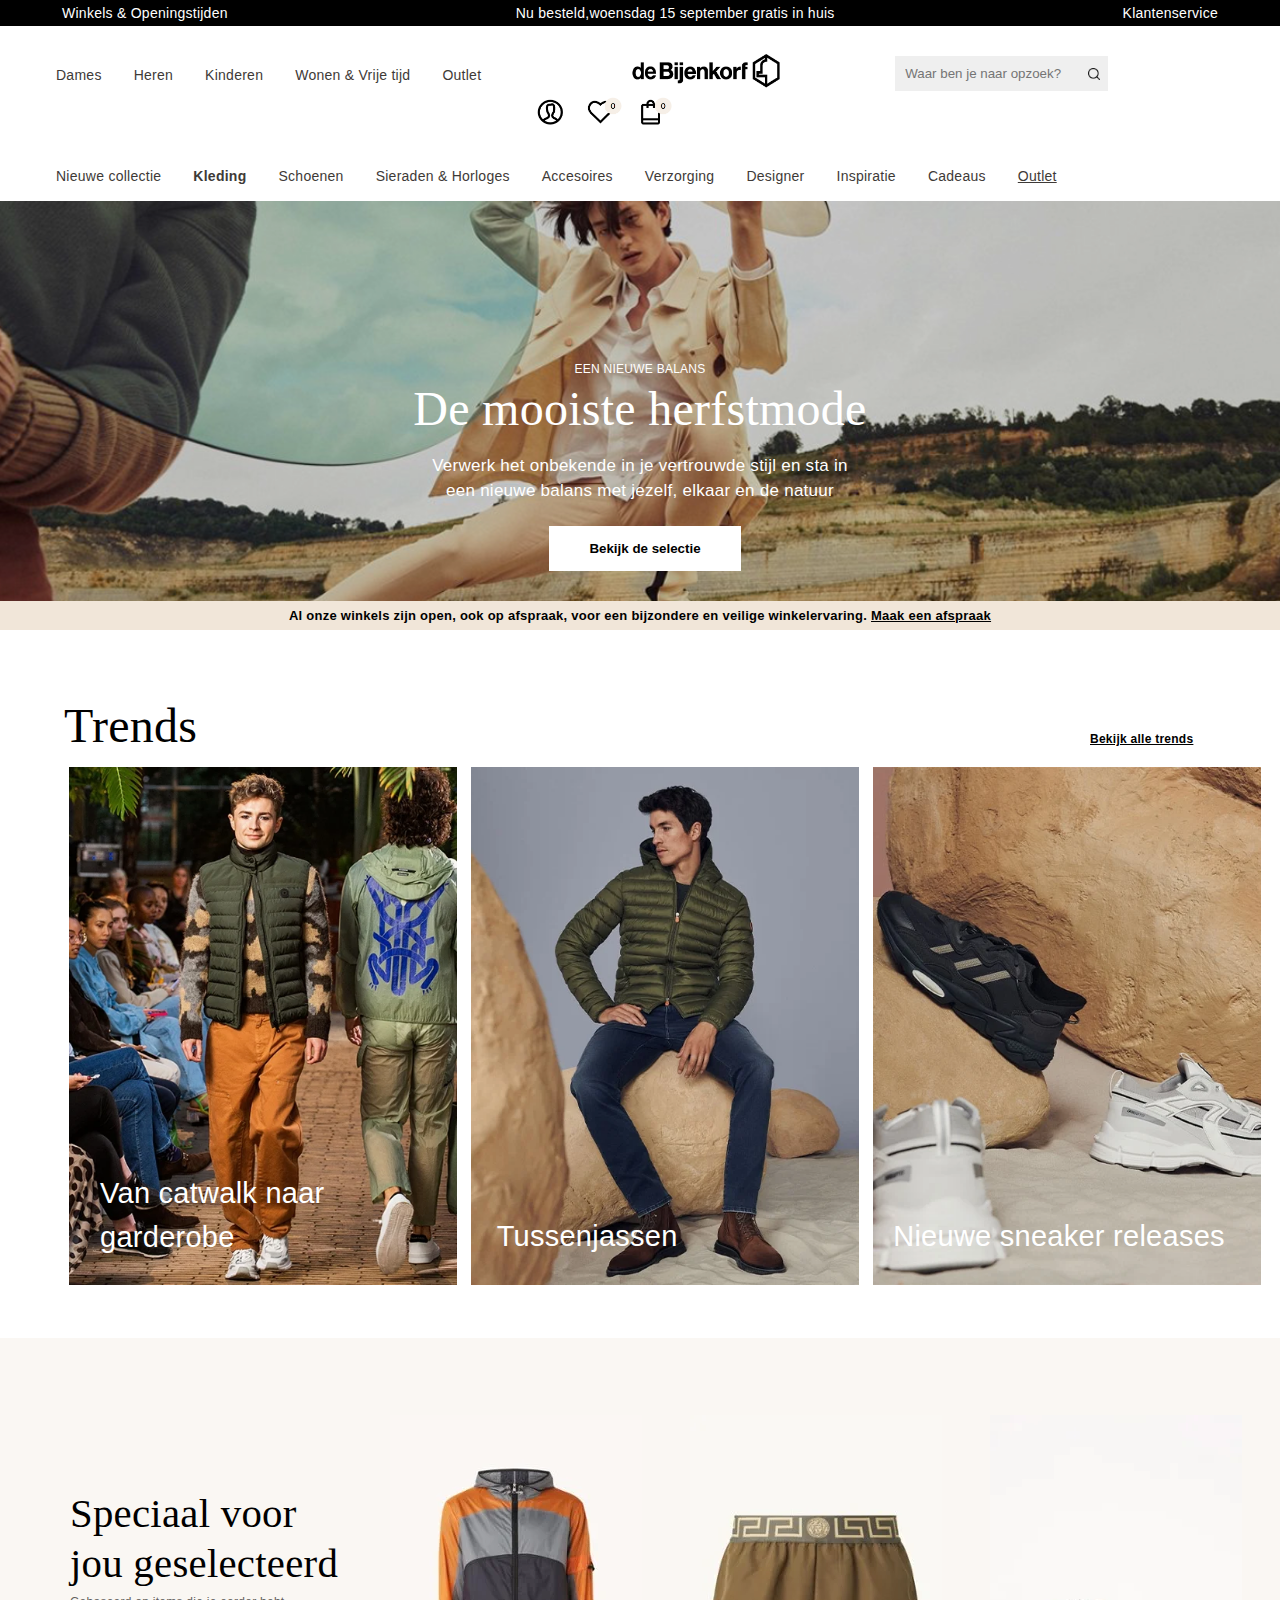
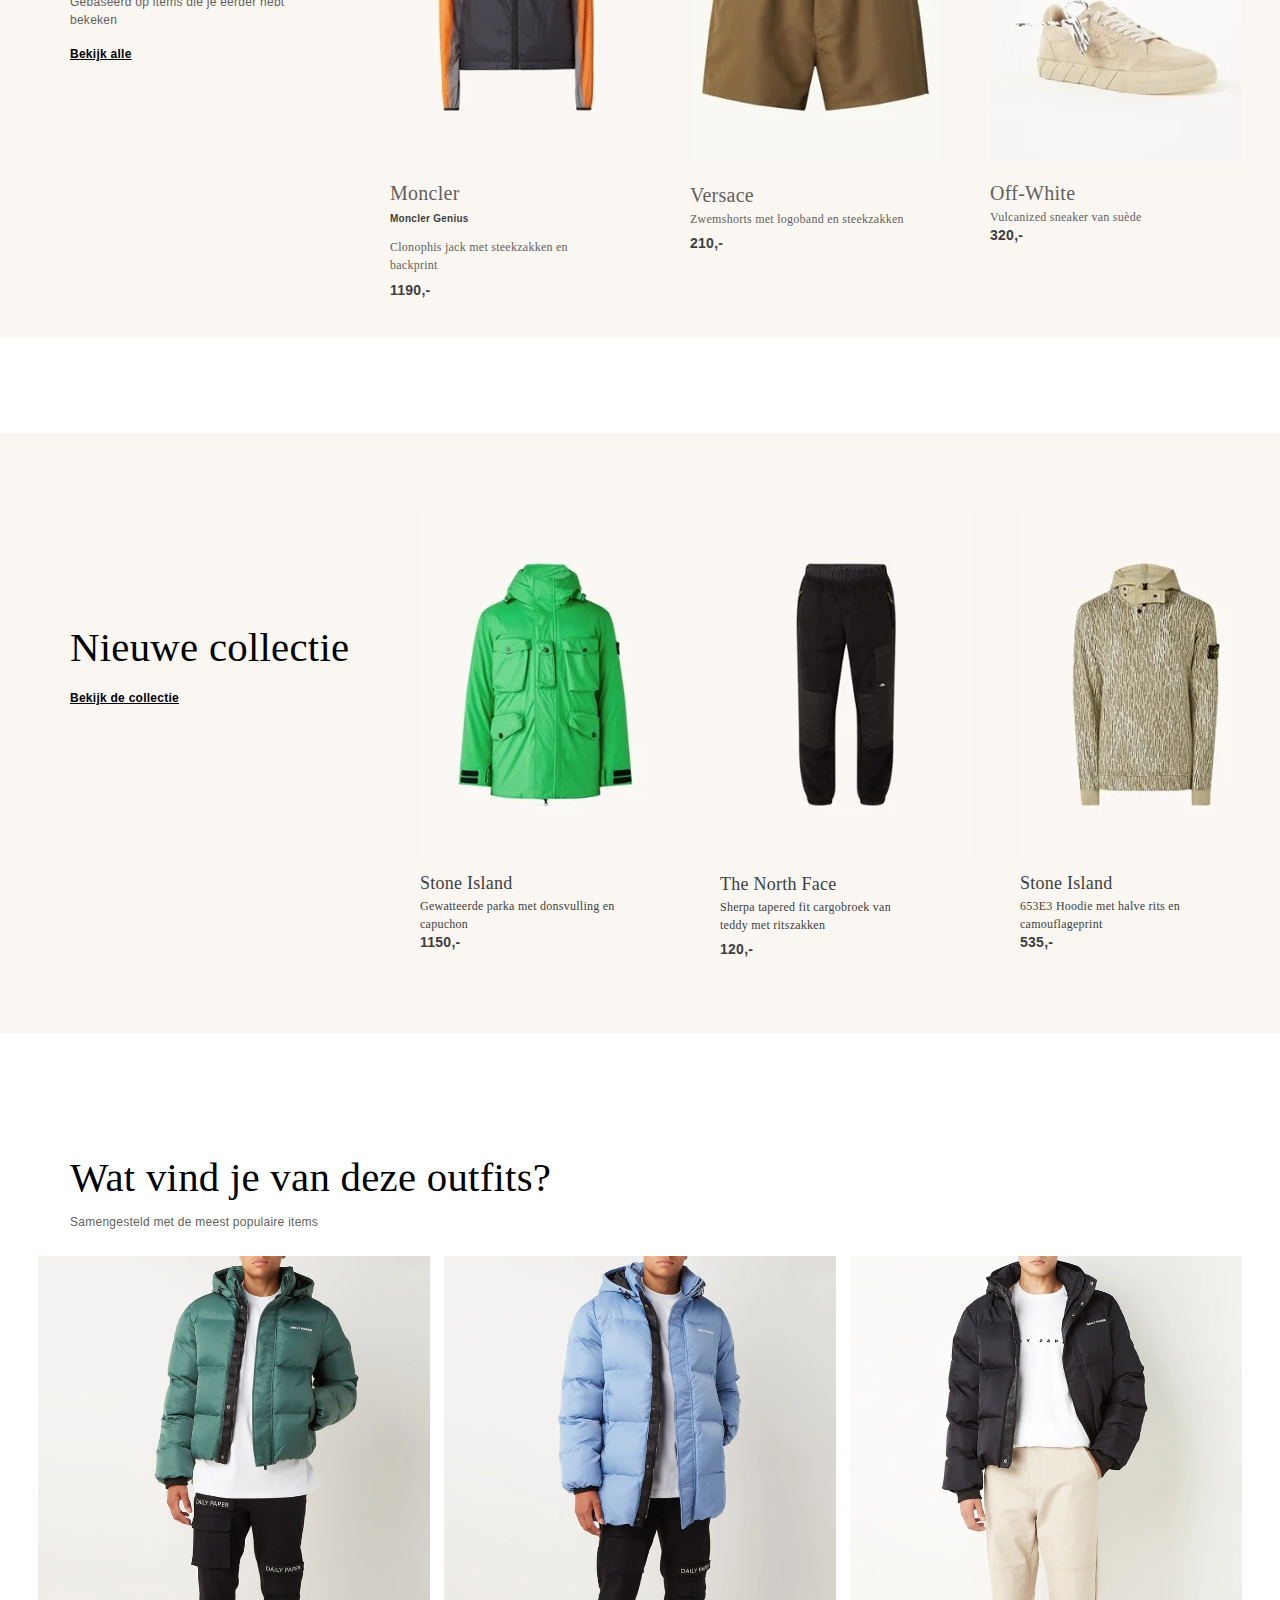
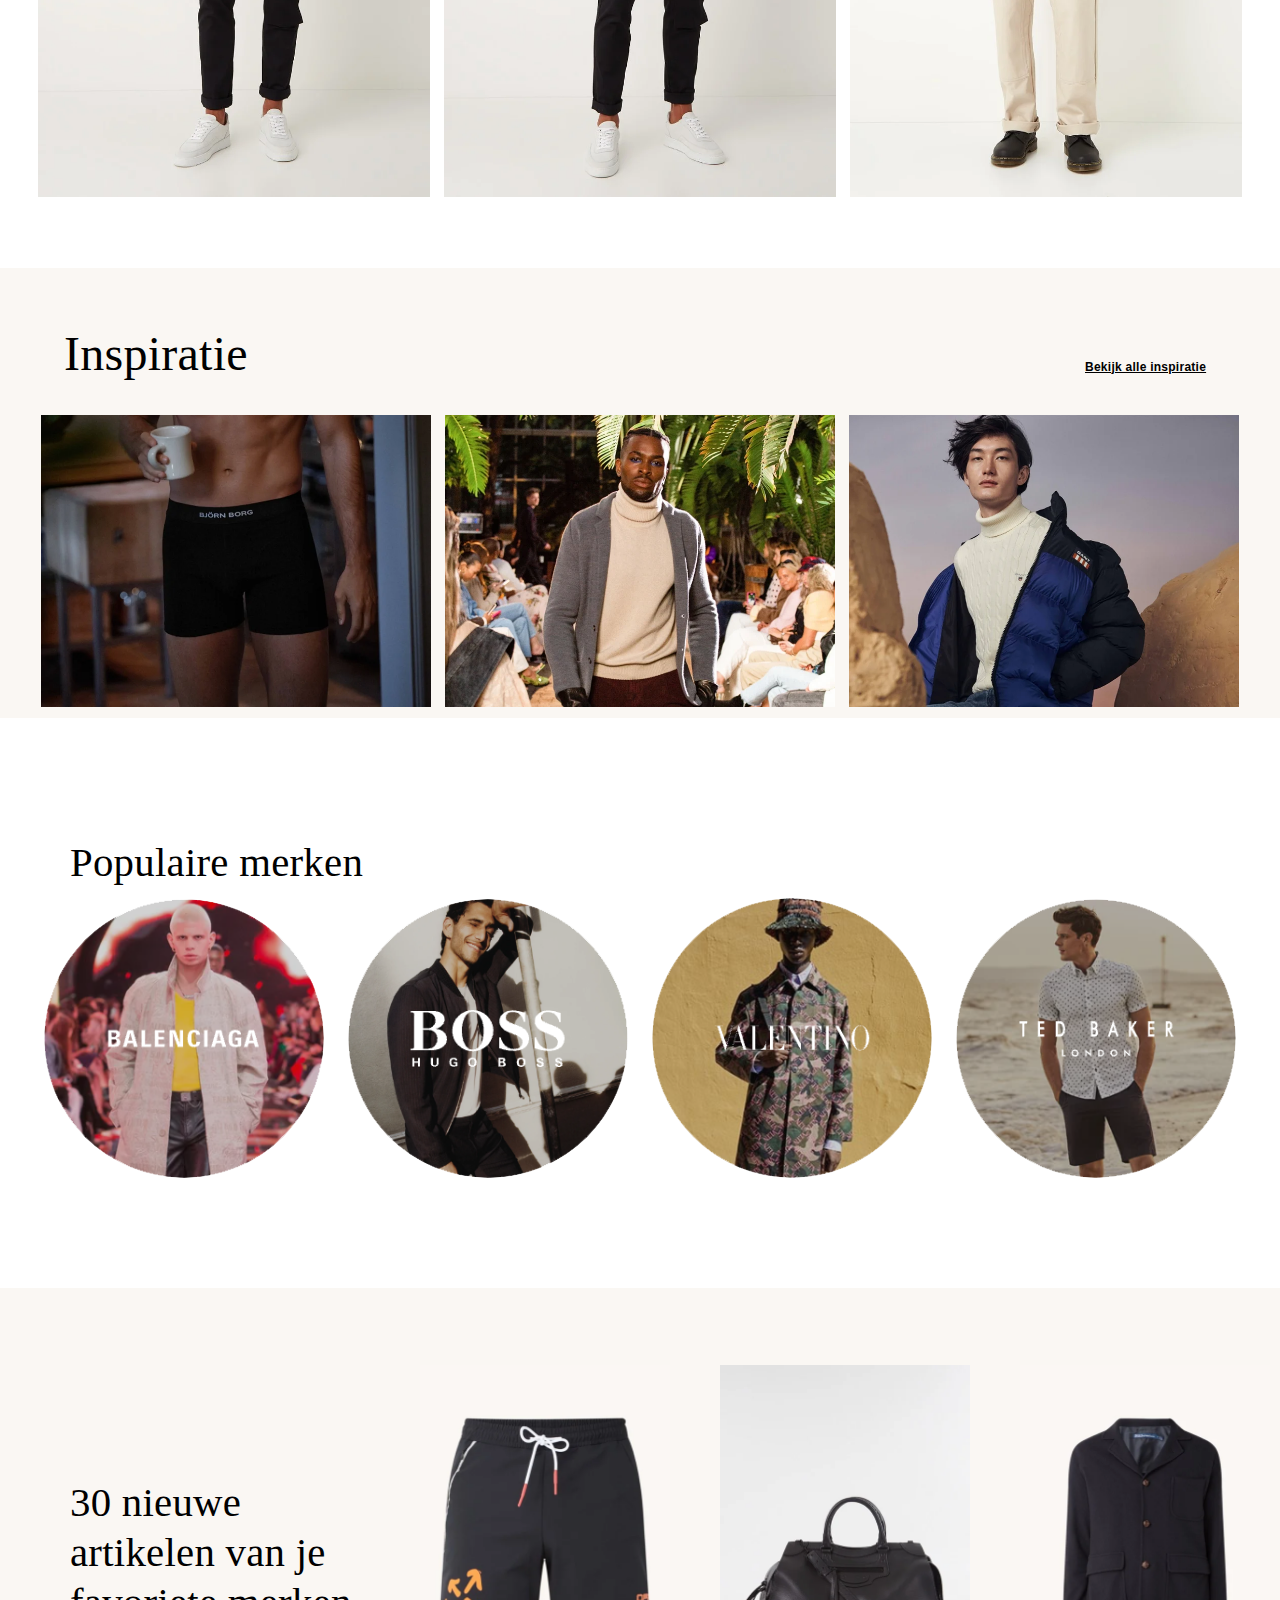
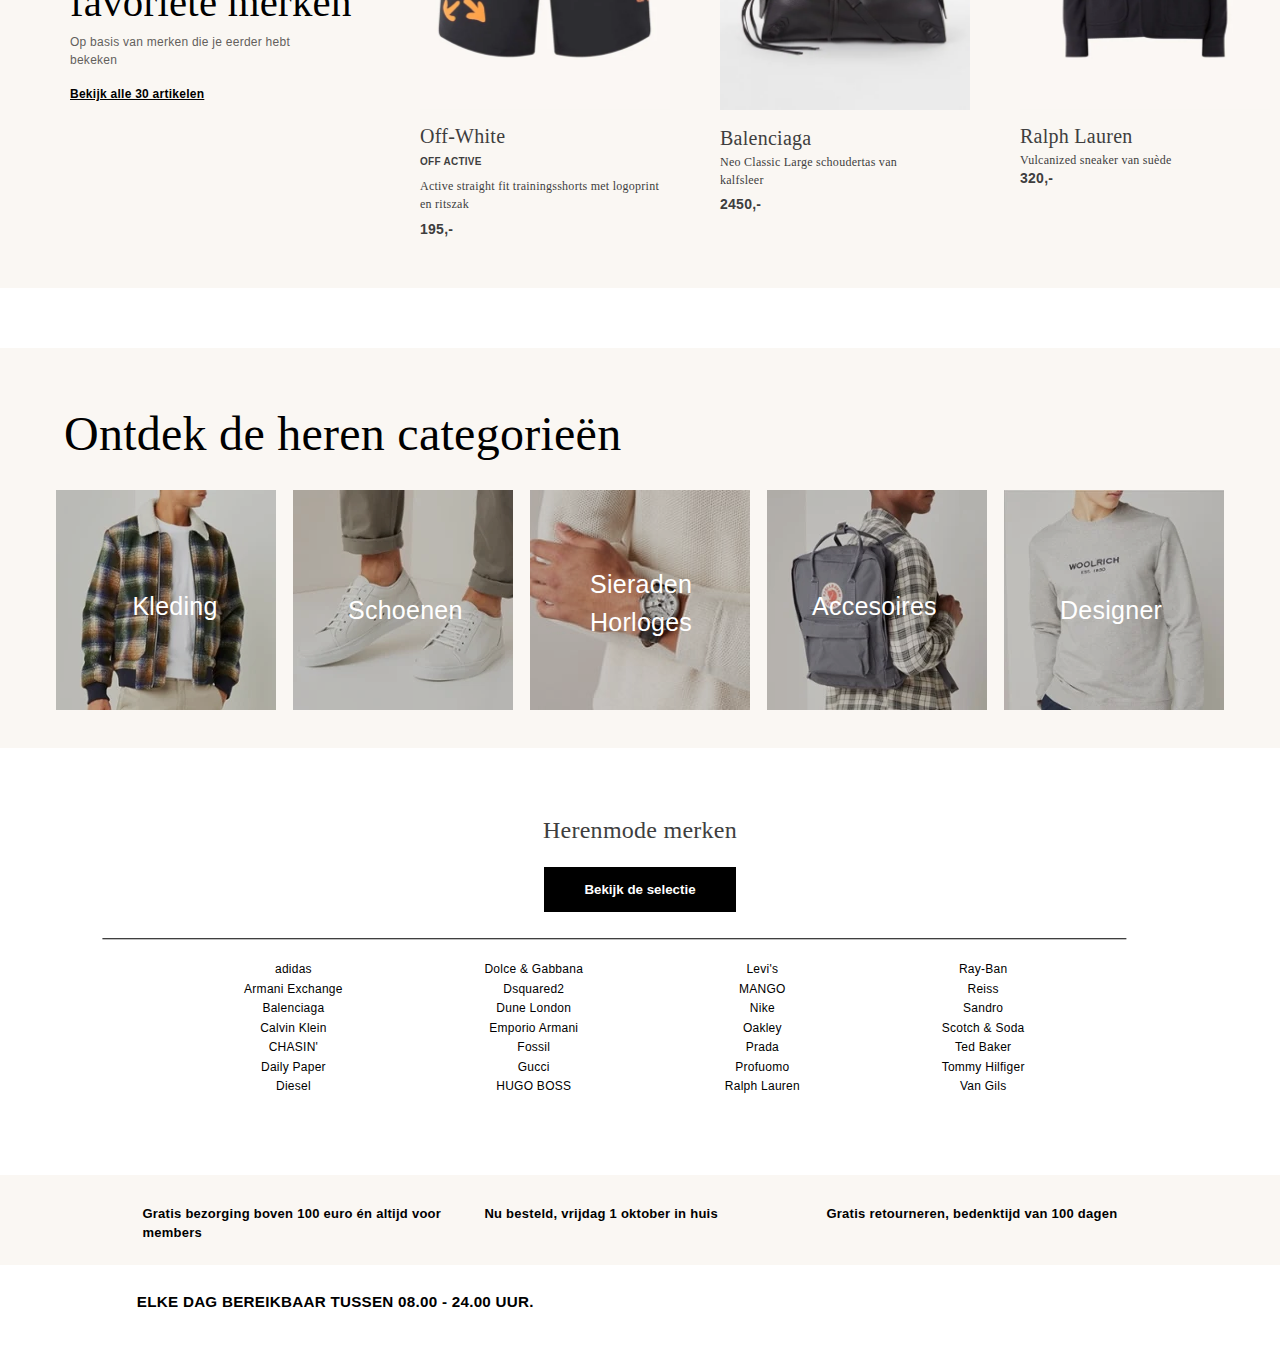
==== kleding.html @ d4f0ef43 "Add files via upload" ====
<!doctype html>
<html lang="nl">
	
<head>
	<meta charset="UTF-8">
	<meta name="author" content="jouw naam">
	<meta name="viewport" content="width=device-width, initial-scale=1">
	<title>Bijenkorf</title>
	<link href="styles/kleding.css" rel="stylesheet">
	<link rel="icon" type="image/svg+xml" href="images/favicon.svg">
	<link rel="stylesheet" href="https://cdnjs.cloudflare.com/ajax/libs/font-awesome/4.7.0/css/font-awesome.min.css">
</head>

<body>
	<header>
		<section>
			<a href="#">Winkels & Openingstijden</a>
			<a href="#">Nu besteld,woensdag 15 september gratis in huis</a>
			<a href="#">Klantenservice</a>
		</section>
		
		<nav>
			<ul>
				<li><a href="#">Dames</a></li>
				<li><a href="#">Heren</a></li>
				<li><a href="#">Kinderen</a></li>
				<li><a href="#">Wonen & Vrije tijd</a></li>
				<li><a href="#">Outlet</a></li>
				<li><img src="images/bijenkorf-logo.png" class="logo"></li>
				<li>
					<form>
						<input type="text" placeholder="Waar ben je naar opzoek?" name="zoeken" class="search-bar">
						<button type="submit"><img src="images/search-logo.png"></i></button>
					</form>
				</li>
				<li><img src="images/nav-icons.png" class="nav-icons"></li>
			</ul>
		</nav>

		<nav>
			<ul>
				<li><a href="#">Nieuwe collectie</a></li>
				<li><a href="#">Kleding</a></li>
				<li><a href="#">Schoenen</a></li>
				<li><a href="#">Sieraden & Horloges</a></li>
				<li><a href="#">Accesoires</a></li>
				<li><a href="#">Verzorging</a></li>
				<li><a href="#">Designer</a></li>
				<li><a href="#">Inspiratie</a></li>
				<li><a href="#">Cadeaus</a></li>
				<li><a href="#"><u>Outlet</u></a></li>
			</ul>
		</nav>
	</header>
	
	<main>
		<div>
			<img src="images/top-banner.png" id="top-banner">
			<span>
				<p>een nieuwe balans</p>
				<h1>De mooiste herfstmode</h1>
				<p>Verwerk het onbekende in je vertrouwde stijl en sta in een nieuwe balans met jezelf, elkaar en de natuur</p>
				<button class="btn-check-selection">Bekijk de selectie</button>
			</span>
		</div>

		<section>
			<p>Al onze winkels zijn open, ook op afspraak, voor een bijzondere en veilige winkelervaring.</p> 
			<a href="#">Maak een afspraak</a>
		</section>

		<div>
			<h2>Trends</h2>
			<a href="#">Bekijk alle trends</a>
		</div>

		<section>
			<p>Van catwalk naar garderobe</p>
			<a href="#"><img src="images/trends-item1.png"></a>
				
			<p>Tussenjassen</p>
			<a href="#"><img src="images/trends-item2.png"></a>
				
			<p>Nieuwe sneaker releases</p>
			<a href="#"><img src="images/trends-item3.png"></a>
		</section>

		<section>
			<article>
				<h2>Speciaal voor jou geselecteerd</h2>
				<p>Gebaseerd op items die je eerder hebt bekeken</p>
				<a href="#">Bekijk alle</a>
			</article>
			<div>
				<a href="#"><img src="images/special4you-imgs/jacket.png"></a>
				<p>Moncler</p>
				<b>Moncler Genius</b>
				<p>Clonophis jack met steekzakken en backprint</p>
				<b>1190,-</b>
			</div>
			<div>
				<a href="#"><img src="images/special4you-imgs/short.png"></a>
				<p>Versace</p>
				<p>Zwemshorts met logoband en steekzakken</p>
				<b>210,-</b>
			</div>
			<div>
				<a href="#"><img src="images/special4you-imgs/shoes.png"></a>
				<p>Off-White</p>
				<p>Vulcanized sneaker van suède</p>
				<b>320,-</b>
			</div>
		</section>

		<section>
			<article>
				<h2>Nieuwe collectie</h2>
				<a href="#">Bekijk de collectie</a>
			</article>
			<div>
				<a href="#"><img src="images/new-collection/green-jacket.png"></a>
				<p>Stone Island</p>
				<p>Gewatteerde parka met donsvulling en capuchon</p>
				<b>1150,-</b>
			</div>
			<div>
				<a href="#"><img src="images/new-collection/joggers.png"></a>
				<p>The North Face</p>
				<p>Sherpa tapered fit cargobroek van teddy met ritszakken</p>
				<b>120,-</b>
			</div>
			<div>
				<a href="#"><img src="images/new-collection/hoodie.png"></a>
				<p>Stone Island</p>
				<p>653E3 Hoodie met halve rits en camouflageprint</p>
				<b>535,-</b>
			</div>
		</section>

		<section>
			<article>
				<h2>Wat vind je van deze outfits?</h2>
				<p>Samengesteld met de meest populaire items</p>
			</article>
		</section>
		<div>
			<a href="#"><img src="images/outfits/darkgreen-jacket.png"></a>
			<a href="#"><img src="images/outfits/blue-jacket.png"></a>
			<a href="#"><img src="images/outfits/black-jacket.png"></a>
		</div>

		<section>
			<article>
				<h2>Inspiratie</h2>
				<a href="#">Bekijk alle inspiratie</a>
			</article>

			<div>
				<a href="#"><img src="images/inspiration/boxer.png"></a>
				<a href="#"><img src="images/inspiration/model.png"></a>
				<a href="#"><img src="images/inspiration/second-model.png"></a>
			</div>
		</section>

		<section>
			<article>
				<h2>Populaire merken</h2>
			</article>
		</section>

		<div>
			<a href="#">
				<img src="images/populair/balenciaga.png">
			</a>
			
			<!-- <img src="images/populair/txt/balenciaga-txt.png"> -->
			
			<a href="#">
				<img src="images/populair/hugoboss.png">
				<!-- <h3>HUGO BOSS</h3> -->
			</a>
			
			<!-- <img src="images/populair/txt/hugoboss-text.png"> -->
			
			<a href="#">
				<img src="images/populair/valentino.png">
				<!-- <h3>VALENTINO</h3> -->
			</a>
			
			<!-- <img src="images/populair/txt/valentino-txt.png"> -->
			
			<a href="#">
				<img src="images/populair/tedbaker.png">
				<!-- <h3>TEDBAKER</h3> -->
			</a>
			
			<!-- <img src="images/populair/txt/tedbaker-txt.png"> -->
		</div>

		<section>
			<article>
				<h2>30 nieuwe artikelen van je favoriete merken</h2>
				<p>Op basis van merken die je eerder hebt bekeken</p>
				<a href="#">Bekijk alle 30 artikelen</a>
			</article>
			<div>
				<a href="#"><img src="images/favorite-designer/short.png"></a>
				<p>Off-White</p>
				<b>OFF ACTIVE</b>
				<p>Active straight fit trainingsshorts met logoprint en ritszak</p>
				<b>195,-</b>
			</div>
			<div>
				<a href="#"><img src="images/favorite-designer/bag.png"></a>
				<p>Balenciaga</p>
				<p>Neo Classic Large schoudertas van kalfsleer</p>
				<b>2450,-</b>
			</div>
			<div>
				<a href="#"><img src="images/favorite-designer/ralph-lauren.png"></a>
				<p>Ralph Lauren</p>
				<p>Vulcanized sneaker van suède</p>
				<b>320,-</b>
			</div>
		</section>

		<section>
			<article>
				<h2>Ontdek de heren categorieën</h2>
			</article>

			<div>
				<a href="#"><img src="images/men-categories/clothes.png">
					<p>Kleding</p>
				</a>
				
				<a href="#"><img src="images/men-categories/shoes.png">
					<p>Schoenen</p>
				</a>
				
				<a href="#"><img src="images/men-categories/watch.png">
					<p>Sieraden Horloges</p>
				</a>
				
				<a href="#"><img src="images/men-categories/accesoires.png">
					<p>Accesoires</p>
				</a>

				<a href="#"><img src="images/men-categories/designer.png">
					<p>Designer</p>
				</a>
			</div>
		</section>

		<!-- <section>
			<article>
				<h2>Herenmode merken</h2>
			</article>

		</section> -->

		<section>
			<h4>Herenmode merken</h4>
			<button class="btn-check-designer">Bekijk de selectie</button>
		</section>

		<section>
			<ul>
				<li><a href="#">adidas</a></li>
				<li><a href="#">Armani Exchange</a></li>
				<li><a href="#">Balenciaga</a></li>
				<li><a href="#">Calvin Klein</a></li>
				<li><a href="#">CHASIN'</a></li>
				<li><a href="#">Daily Paper</a></li>
				<li><a href="#">Diesel</a></li>
			</ul>

			<ul>
				<li><a href="#">Dolce & Gabbana</a></li>
				<li><a href="#">Dsquared2</a></li>
				<li><a href="#">Dune London</a></li>
				<li><a href="#">Emporio Armani</a></li>
				<li><a href="#">Fossil</a></li>
				<li><a href="#">Gucci</a></li>
				<li><a href="#">HUGO BOSS</a></li>
			</ul>

			<ul>
				<li><a href="#">Levi's</a></li>
				<li><a href="#">MANGO</a></li>
				<li><a href="#">Nike</a></li>
				<li><a href="#">Oakley</a></li>
				<li><a href="#">Prada</a></li>
				<li><a href="#">Profuomo</a></li>
				<li><a href="#">Ralph Lauren</a></li>
			</ul>

			<ul>
				<li><a href="#">Ray-Ban</a></li>
				<li><a href="#">Reiss</a></li>
				<li><a href="#">Sandro</a></li>
				<li><a href="#">Scotch & Soda</a></li>
				<li><a href="#">Ted Baker</a></li>
				<li><a href="#">Tommy Hilfiger</a></li>
				<li><a href="#">Van Gils</a></li>
			</ul>
		</section>
	</main>

	<footer>
		<section>
			<ul>
				<li><a href="#">Gratis bezorging boven 100 euro én altijd voor members</a></li>
				<li><a href="#">Nu besteld, vrijdag 1 oktober in huis</a></li>
				<li><a href="#">Gratis retourneren, bedenktijd van 100 dagen</a></li>
			</ul>
		</section>

		<section>
			<h3>ELKE DAG BEREIKBAAR TUSSEN 08.00 - 24.00 UUR.</h3>
			<!-- <ul>
				<li>
					<a href="#">Via chat</a>
					<sub>dsf</sub>
				</li>
				<li><a href="#">dfgf</a></li>
				<li><a href="#">dfgfdg</a></li>
				<li><a href="#">dfg</a></li>
				<li><a href="#">dfgfs</a></li>
			</ul> -->
		</section>
	</footer>
	
	<script src="scripts/script.js"></script>
</body>
	
</html>
---- styles/kleding.css ----
/* CSS Document */
*, *::after, *::before {
    box-sizing:border-box;  
    margin: 0;
    font-family: 'proxima-nova', sans-serif;
  }
  
  body {
    margin: 0;
    font-family: Proxima Nova,-apple-system,BlinkMacSystemFont,Segoe UI,Roboto,Helvetica Neue,Arial,sans-serif;
    font-size: .8125rem;
    font-weight: 400;
    line-height: 1.5;
    letter-spacing: .02em;
    color: #3e3e3e;
    background-color: #fff;
  }
  
  header section {
    background-color: black;
    display: flex;
    justify-content: space-between;
    margin-bottom: 25px;
  }
  
  header section a {
    color: white;
    text-align: center;
    text-decoration: none;
    font-family: 'proxima-nova', sans-serif;
    font-size: .875rem;
    line-height: 1.375rem;
    font-weight: 300;
    padding: 2px;
    margin-left: 60px;
    margin-right: 60px;
  }
  
  header section a:hover {
    color: rgb(71, 65, 65);
  }
  
  nav {
    overflow: hidden;
  }
  
  nav a {
    float: left;
    color: #3e3a37;
    text-align: center;
    padding: 14px 16px;
    text-decoration: none;
    font-size: 14px;
    font-family: 'proxima-nova', sans-serif;
  }

  nav:nth-child(3) ul li:nth-child(2) a {
    font-weight: bold;
  }
  
  li {
    display: inline;
  }
  
  nav a:hover {
    color: gray;
  }
  
  .logo {
    width: 170px;
    height: 40px;
    object-fit: cover;
    margin-left: 10%;
  }
  
  .nav-icons {
    display: inline-block;
    width: 135px;
    margin-left: 40px;
  }
  
  .topnav .search-container {
    float: right;
  }
  
  .search-bar {
    background-color: #EFEFEF;
    border: none;
    padding: 10px;
    float: left;
  }
  
  form {
    display: inline-block;
    margin-left: 100px;
  }
  
  form button {
    padding-top: 4px;
    border: none;
    cursor: pointer;
    float: left;
    background-color: #efefef;
    height: 35px;
    margin-left: -10px;
  }
  
  form button img {
    width: 12px;
      /* display: block; */
      /* margin-top: 3px; */
      /* background-color: transparent; */
      margin-right: 2px;
  }
  
  nav:nth-child(3) {
    margin-top: 20px;
  }
  
  div:nth-child(1) {
    width: 100%;
    height: 400px;
    background-color: black;
    position: relative;
  }
  
  #top-banner {
    width: 100%;
    height: 400px;
    object-fit: cover;
    opacity: 0.8;
  }
  
  span p:nth-child(1) {
    position: absolute;
    top: 42%;
    left: 50%;
    transform: translate(-50%, -50%);
    color: white;
    font-size: 12px;
    text-transform: uppercase;
  }
  
  span h1 {
    position: absolute;
    font-family: 'Times New Roman', Times, serif;
    text-decoration: none;
    font-weight: 400;
    font-size: 3rem;
    top: 52%;
    left: 50%;
    transform: translate(-50%, -50%);
    color: white;
  }
  
  span p:nth-child(3) {
    position: absolute;
    text-decoration: none;
    text-align: center;
    top: 63%;
    width: 35%;
    left: 50%;
    transform: translate(-50%);
    color: white;
    font-size: 17px;
  }
  
  .btn-check-selection {
    position: absolute;
    background-color: white;
    color: black;
    border: none;
    cursor: pointer;
    margin: 5px;
    padding: 15px;
    top: 80%;
    width: 15%;
    left: 50%;
    transform: translate(-50%);
    display: inline-block;
    justify-content: center;
    font-weight: bold;
  }
  
  .btn-check-selection:hover {
    background-color: rgb(219, 219, 219);
    transition: .3s ease;
  }
  
  section:nth-child(2) {
    background-color: #f1e6d9; 
    width: 100%; 
    padding: 5px;
    text-align: center;
    font-weight: bold;
    color: black;
  }
  
  section:nth-child(2) p {
    display: inline;
  }
  
  section a {
  color: black;
  }
  
  section:nth-child(2) a:hover {
    color: grey;
  }
  
  div:nth-child(3) {
    display: flex;
    width: 100%;
    /* position: relative; */
    justify-content: space-between;
    /* margin-left: 5%; */
    margin-top: 60px;
    font-size: 2rem;
  }
  
  div:nth-child(3) h2 {
    font-family: 'Times New Roman', Times, serif;
    color: black;
    font-weight: 400;
    margin-left: 5%;
  }
  
  div:nth-child(3) a {
    /* display: flex; */
    justify-content: space-between;
    font-size: 12px;
    margin-top: 40px;
    /* left: 100%; */
    width: 190px;
    color: black;
    font-weight: bold;
  }
  
  div:nth-child(3) a:hover {
    color: gray;
  }
  
  section:nth-child(4) {
    position: absolute;
    left: 5%;
  }
  
  section:nth-child(4) img {
    /* position: relative; */
    width: 398px;
    padding: 5px;
    /* filter: brightness(80%); */
  }
  
  section:nth-child(4) p {
    position: absolute;
  }
  
  section:nth-child(4) p:nth-child(1) {
    top: 77%;
    left: 3%;
    color: white;
    font-size: 29px;
    width: 20%;
  }
  
  section:nth-child(4) p:nth-child(3) {
    top: 85%;
    left: 36%;
    color: white;
    font-size: 29px;
  }
  
  section:nth-child(4) p:nth-child(5) {
    top: 85%;
    left: 69%;
    color: white;
    font-size: 29px;
  }
  
  section:nth-child(5) {
    display: flex;
    width: 100%;
    margin-top: 45%;
    font-size: 1.7rem;
    background-color: #FAF7F3;
    height: 600px;
    /* padding-top: 100px; */
  }
  
  section:nth-child(5) article h2 {
    display: flex;
    font-family: 'Times New Roman', Times, serif;
    color: black;
    font-weight: 400;
    /* left: 5%; */
    width: 270px;
    line-height: 50px;
    margin-top: 30%;
  }
  
  section:nth-child(5) p {
    font-size: 12px;
    color: #635f5c;
    margin-top: 1.5%;
    width: 80%;
  }
  
  section:nth-child(5) article a {
    font-size: 12px;
    color: black;
    left: 5%;
    margin-top: 13%;
    font-weight: bold;
  }
  
  section article {
    margin-left: 70px;
    display: inline-block;
    margin-top: 70px;
  }
  
  section:nth-child(5) div {
    display: inline-block;
    /* justify-content: space-between; */
    /* border: 1px solid black; */
    width: 250px;
    /* display: inline-block; */
    /* margin-left: 30%; */
    margin-top: 6%;
    margin-left: 50px;
  }
  
  section:nth-child(5) div p {
    font-family: 'Times New Roman', Times, serif;
    font-size: 20px;
    margin-bottom: -15px;
  }
  
  section:nth-child(5) div p:nth-child(4) {
    font-family: 'Times New Roman', Times, serif;
    font-size: 12px;
    margin-bottom: -8px;
    width: 200px;
  }
  
  section:nth-child(5) div p:nth-child(3) {
    font-family: 'Times New Roman', Times, serif;
    font-size: 12px;
    /* margin-bottom: -8px; */
    width: 250px;
    margin-top: 15px;
  }
  
  section:nth-child(5) div b:nth-child(5) {
    /* font-family: 'Times New Roman', Times, serif; */
    font-size: 14px;
    /* margin-top: 100px; */
    /* width: 200px; */
    font-weight: bold;
  }
  
  /* section:nth-child(5) div:nth-child(1) { */
    /* border: 1px solid black; */
    /* width: 250px; */
    /* display: inline-block; */
    /* margin-left: 50%;
    margin-top: -20%; */
  /* } */
  
  
  section:nth-child(5) div b:nth-child(3){
    font-size: 10px;
    /* margin-left: 10px; */
  }
  
  section:nth-child(5) div b:nth-child(4){
    font-size: 14px;
    font-weight: bold;
  }
  
  section:nth-child(6) {
    display: flex;
    width: 100%;
    margin-top: 95px;
    font-size: 1.7rem;
    background-color: #FAF7F3;
    height: 600px;
  }
  
  section:nth-child(6) article a {
    font-size: 12px;
    color: black;
    left: 5%;
    margin-top: 13%;
    font-weight: bold;
  }
  
  section:nth-child(6) article h2 {
    display: flex;
    font-family: 'Times New Roman', Times, serif;
    color: black;
    font-weight: 400;
    left: 5%;
    width: 300px;
    line-height: 50px;
    margin-top: 40%;
  }
  
  section:nth-child(6) div {
    display: inline-block;
    /* justify-content: space-between; */
    /* border: 1px solid black; */
    width: 250px;
    /* display: inline-block; */
    /* margin-left: 30%; */
    margin-top: 6%;
    margin-left: 50px;
  }
  
  section:nth-child(6) div p {
    font-family: 'Times New Roman', Times, serif;
    font-size: 18px;
    margin-bottom: -15px;
  }
  
  section:nth-child(6) div p:nth-child(4) {
    font-family: 'Times New Roman', Times, serif;
    font-size: 10px;
    margin-bottom: -8px;
    width: 200px;
  }
  
  section:nth-child(6) div p:nth-child(3) {
    font-family: 'Times New Roman', Times, serif;
    font-size: 12px;
    /* margin-bottom: -8px; */
    width: 200px;
    margin-top: 15px;
  }
  
  section:nth-child(6) div b:nth-child(5) {
    /* font-family: 'Times New Roman', Times, serif; */
    font-size: 14px;
    /* margin-top: 100px; */
    /* width: 200px; */
    font-weight: bold;
  }
  
  /* section:nth-child(5) div:nth-child(1) { */
    /* border: 1px solid black; */
    /* width: 250px; */
    /* display: inline-block; */
    /* margin-left: 50%;
    margin-top: -20%; */
  /* } */
  
  
  section:nth-child(6) div b:nth-child(3){
    font-size: 10px;
    /* margin-left: 10px; */
  }
  
  section:nth-child(6) div b:nth-child(4){
    font-size: 14px;
    font-weight: bold;
  }
  
  section:nth-child(7) {
    display: flex;
    width: 100%;
    /* margin-top: px; */
    font-size: 1.7rem;
    /* padding-top: 100px; */
  }
  
  section:nth-child(7) article h2 {
    display: flex;
    font-family: 'Times New Roman', Times, serif;
    color: black;
    font-weight: 400;
    left: 5%;
    width: 500px;
    line-height: 50px;
    padding-top: 10%;
  }
  
  section:nth-child(7) p {
    font-size: 12px;
    color: #635f5c;
    margin-top: 10px;
  }
  
  div:nth-child(8) img {
    /* position: relative; */
    width: 402px;
    padding: 5px;
    /* display: flex; */
    /* justify-content: center; */
    /* filter: brightness(80%); */
    
  }
  
  div:nth-child(8) {
    /* width: 50%; */
    margin-top: 20px;
    text-align: center;
  }
  
  section:nth-child(9) {
    background-color: #FAF7F3;
  }
  
  section:nth-child(9) div {
    text-align: center;
  }
  
  section:nth-child(9) div img {
    width: 400px;
    padding: 5px;
  }
  
  section:nth-child(9) article {
    display: flex;
    width: 100%;
    /* position: relative; */
    justify-content: space-between;
    margin-left: 0;
    margin-top: 60px;
    font-size: 2rem;
    margin-bottom: 20px;
  }
  
  section:nth-child(9) article h2 {
    font-family: 'Times New Roman', Times, serif;
    color: black;
    font-weight: 400;
    margin-left: 5%;
    margin-top: 50px;
    /* width: 500px; */
    /* line-height: 50px; */
    /* padding-top: 10%; */
  }
  
  section:nth-child(9) article a {
    font-size: 12px;
    margin-top: 90px;
    /* left: 100%; */
    width: 195px;
    color: black;
    font-weight: bold;
  }
  
  section:nth-child(9) article a:hover{
    color: gray;
  }
  
  section:nth-child(10) {
    display: flex;
    width: 100%;
    /* margin-top: px; */
    font-size: 1.7rem;
    /* padding-top: 100px; */
  }
  
  section:nth-child(10) article h2 {
    display: flex;
    font-family: 'Times New Roman', Times, serif;
    color: black;
    font-weight: 400;
    left: 5%;
    width: 500px;
    line-height: 50px;
    padding-top: 10%;
  }
  
  div:nth-child(11) {
    /* display: flex; */
    /* justify-content: space-between; */
    /* width: 80%; */
    /* margin: auto; */
    /* align-items: center; */
    text-align: center;
    position: relative;
  }
  
  div:nth-child(11) a {
    text-decoration: none;
  }
  
  div:nth-child(11) a img {
    position: relative;
    width: 300px;
    border-radius: 50%;
    padding: 10px;
    /* filter: brightness(80%); */
  }
  
  div:nth-child(11) a h3 {
    position: absolute;
    top: 50%;
    left: 16.2%;
    transform: translate(-50%, -50%);
    color: white;
    font-size: 25px;
    letter-spacing: 3px;
  }
  
  /* div:nth-child(11) h3:nth-child(2) {
    position: absolute;
    top: 50%;
    left: 36.2%;
    transform: translate(-50%, -50%);
    color: white;
    font-size: 25px;
    letter-spacing: 3px;
  } */
  
  
  section:nth-child(12) {
    display: flex;
    width: 100%;
    margin-top: 95px;
    font-size: 1.7rem;
    background-color: #FAF7F3;
    height: 600px;
  }
  
  section:nth-child(12) article a {
    font-size: 12px;
    color: black;
    left: 5%;
    margin-top: 13%;
    font-weight: bold;
  }
  
  section:nth-child(12) article a:hover {
    color: gray;
  }
  
  section:nth-child(12) article p {
    font-size: 12px;
    color: #635f5c;
    margin-top: 1.5%;
    width: 80%;
  }
  
  section:nth-child(12) article h2 {
    display: flex;
    font-family: 'Times New Roman', Times, serif;
    color: black;
    font-weight: 400;
    left: 5%;
    width: 300px;
    line-height: 50px;
    margin-top: 40%;
  }
  
  section:nth-child(12) div {
    display: inline-block;
    /* justify-content: space-between; */
    /* border: 1px solid black; */
    width: 250px;
    /* display: inline-block; */
    /* margin-left: 30%; */
    margin-top: 6%;
    margin-left: 50px;
  }
  
  section:nth-child(12) div img {
    width: 250px;
  }
  
  section:nth-child(12) div img:hover {
    cursor: pointer;
  }
  
  section:nth-child(12) div p {
    font-family: 'Times New Roman', Times, serif;
    font-size: 20px;
    margin-bottom: -15px;
  }
  
  section:nth-child(12) div p:hover {
    text-decoration: underline;
    cursor: pointer;
  }
  
  section:nth-child(12) div p:nth-child(4) {
    font-family: 'Times New Roman', Times, serif;
    font-size: 12px;
    margin-bottom: -8px;
    width: 240px;
  }
  
  section:nth-child(12) div p:nth-child(3) {
    font-family: 'Times New Roman', Times, serif;
    font-size: 12px;
    /* margin-bottom: -8px; */
    width: 200px;
    margin-top: 15px;
  }
  
  section:nth-child(12) div b:nth-child(5) {
    /* font-family: 'Times New Roman', Times, serif; */
    font-size: 14px;
    /* margin-top: 100px; */
    /* width: 200px; */
    font-weight: bold;
  }
  
  
  section:nth-child(12) div b:nth-child(3){
    font-size: 10px;
    /* margin-left: 10px; */
  }
  
  section:nth-child(12) div b:nth-child(4){
    font-size: 14px;
    font-weight: bold;
  }
  
  section:nth-child(13) {
    background-color: #FAF7F3;
    height: 400px;
  }
  
  section:nth-child(13) div {
    /* text-align: center; */
    display: flex;
    justify-content: space-evenly;
    margin: 0 3%;
    position: relative;
  }
  
  section:nth-child(13) div a p:nth-child(2) {
    position: absolute;
    top: 45%;
    left: 11%;
    color: white;
    transform: translate(-45%, -11%);
    font-size: 25px;
  }
  
  section:nth-child(13) div a:nth-child(2) p {
    position: absolute;
    top: 50%;
    left: 30.5%;
    transform: translate(-50%, -30.5%);
    color: white;
  }
  
  section:nth-child(13) div a:nth-child(3) p {
    position: absolute;
    top: 50%;
    left: 50%;
    transform: translate(-50%, -50%);
    color: white;
    width: 100px;
  }
  
  section:nth-child(13) div a:nth-child(4) p {
    position: absolute;
    top: 55%;
    left: 70%;
    transform: translate(-55%, -70%);
    color: white;
  }
  
  section:nth-child(13) div a:nth-child(5) p {
    position: absolute;
    top: 60%;
    left: 90%;
    transform: translate(-60%, -90%);
    color: white;
  }
  
  section:nth-child(13) div img {
    width: 220px;
    /* padding: 5px; */
    filter: brightness(80%);
    position: relative;
    /* flex-wrap: wrap; */
  }
  
  section:nth-child(13) article {
    display: flex;
    width: 100%;
    /* position: relative; */
    justify-content: space-between;
    margin-left: 0;
    margin-top: 60px;
    font-size: 2rem;
    margin-bottom: 20px;
  }
  
  section:nth-child(13) article h2 {
    font-family: 'Times New Roman', Times, serif;
    color: black;
    font-weight: 400;
    margin-left: 5%;
    margin-top: 50px;
    /* width: 500px; */
    /* line-height: 50px; */
    /* padding-top: 10%; */
  }
  
  section:nth-child(14) {
    margin-top: 5%;
  }
  
  section:nth-child(14) h4 {
    font-size: 24px;
    text-align: center;
    font-family: 'Times New Roman', Times, serif;
    font-weight: 400;
  }
  
  .btn-check-designer {
    /* position: absolute; */
    background-color: black;
    color: white;
    border: none;
    cursor: pointer;
    /* margin: 5px; */
    padding: 15px;
    margin-top: 1.5%;
    width: 15%;
    margin-left: 50%;
    transform: translate(-50%);
    display: inline-block;
    justify-content: center;
    font-weight: bold;
  }
  
  .btn-check-designer:hover {
    background-color: rgb(173, 173, 173);
    transition: .3s ease;
  }
  
  section:nth-child(15) {
    width: 80%;
    border-top: 0.2px solid black;
    transform: translate(10%, -50%);
    display: flex;
    justify-content: space-evenly;
    margin-top: 105px;
    /* text-align: center; */
  }
  
  section:nth-child(15) li {
    /* border-top: 1px solid; */
    /* width: 80%; */
    /* text-align: center; */
    /* margin-top: 25px;u */
    /* transform: translate(10%, -50%); */
    display: block;
    text-align: center;
  }
  
  section:nth-child(15) li a {
    text-decoration: none;
    background-color: transparent;
    font-size: .75rem!important;
  }
  
  section:nth-child(15) li:hover {
    text-decoration: underline;
  }
  
  section:nth-child(15) ul{
    margin-top: 20px;
  }
  
  footer section {
    height: 90px;
    background-color: #FAF7F3;
    /* padding: 10px; */
  }
  
  footer section ul {
    width: 80%;
    display: flex;
    justify-content: space-between;
    transform: translate(10%, 75%);
  }
  
  footer section ul li {
    width: 300px;
  }
  
  footer section ul li a {
    text-decoration: none;
    font-weight: bold;
  }
  
  footer section ul li a:hover {
    text-decoration: underline;
  }
  
  footer section:nth-child(2) {
    background-color: transparent;
    width: 80%;
  }
  
  footer section:nth-child(2) h3 {
    display: flex;
    transform: translate(13%, 90%);
  }
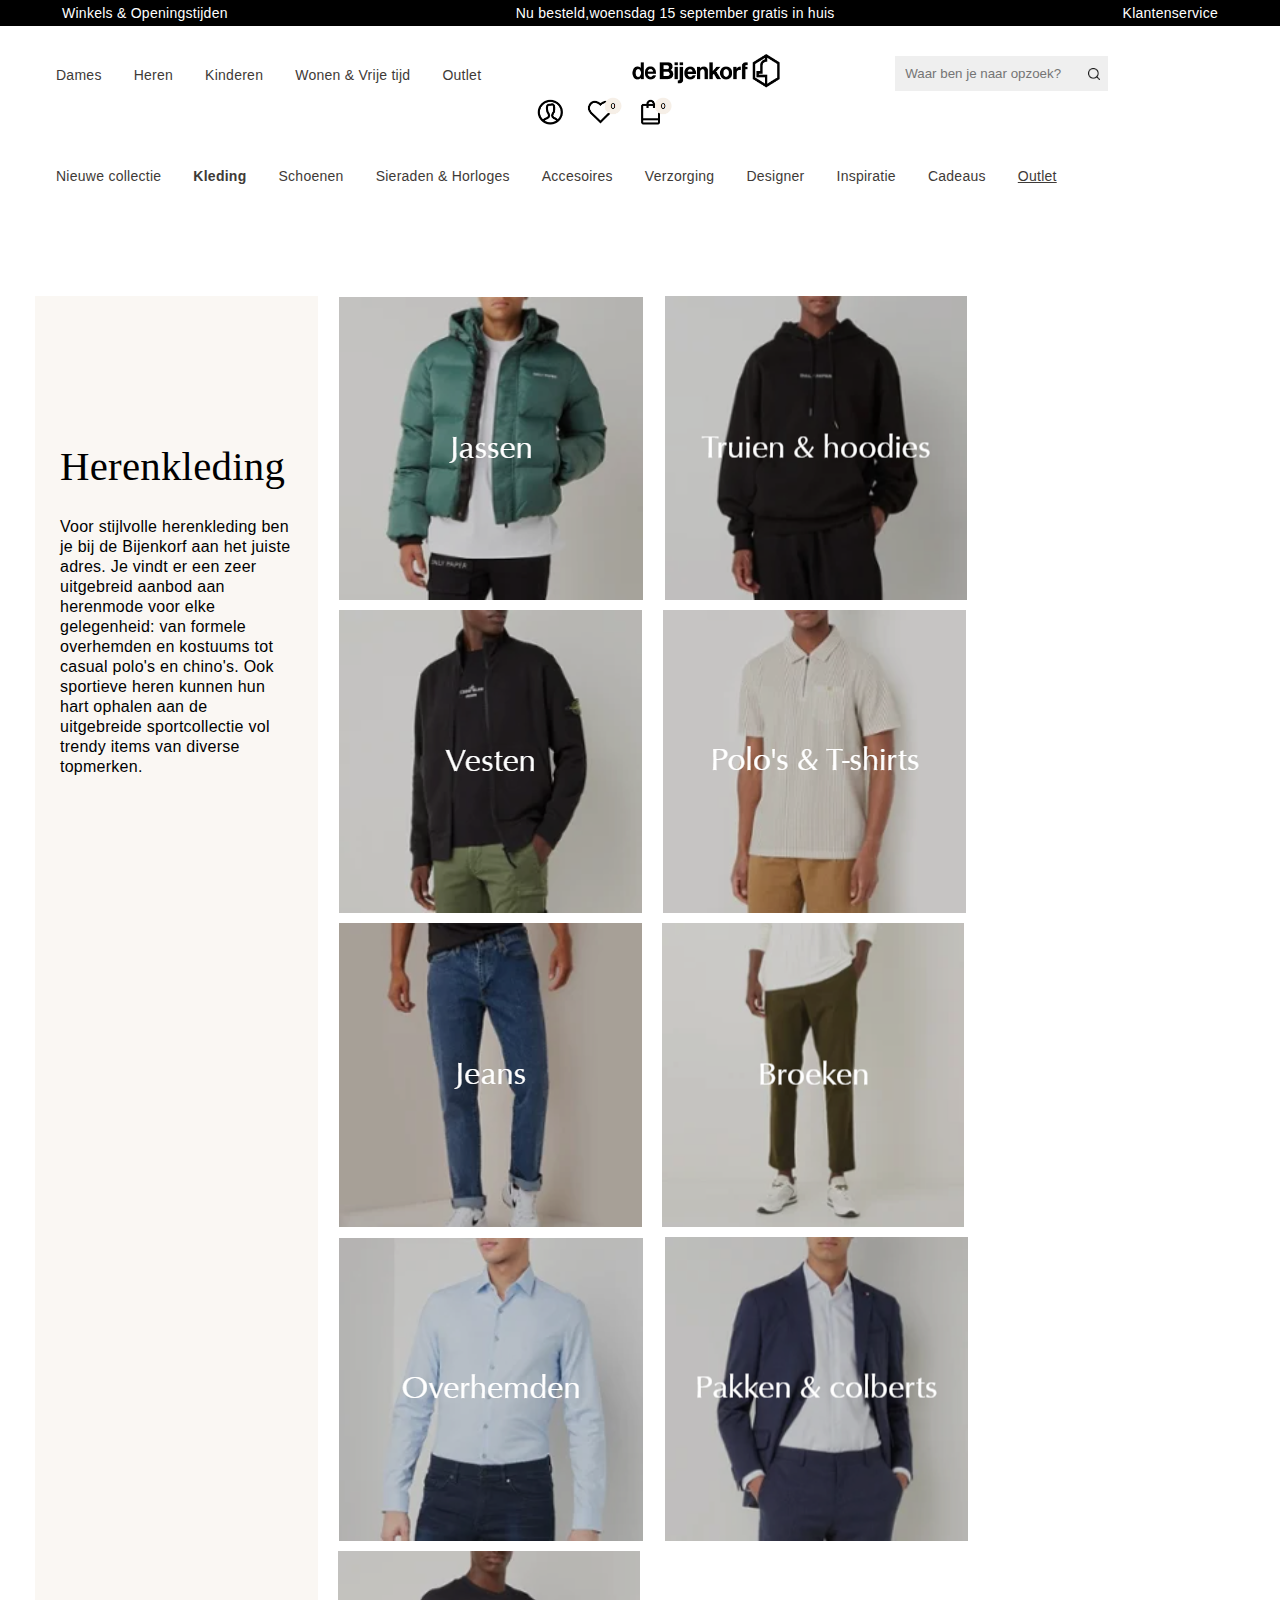
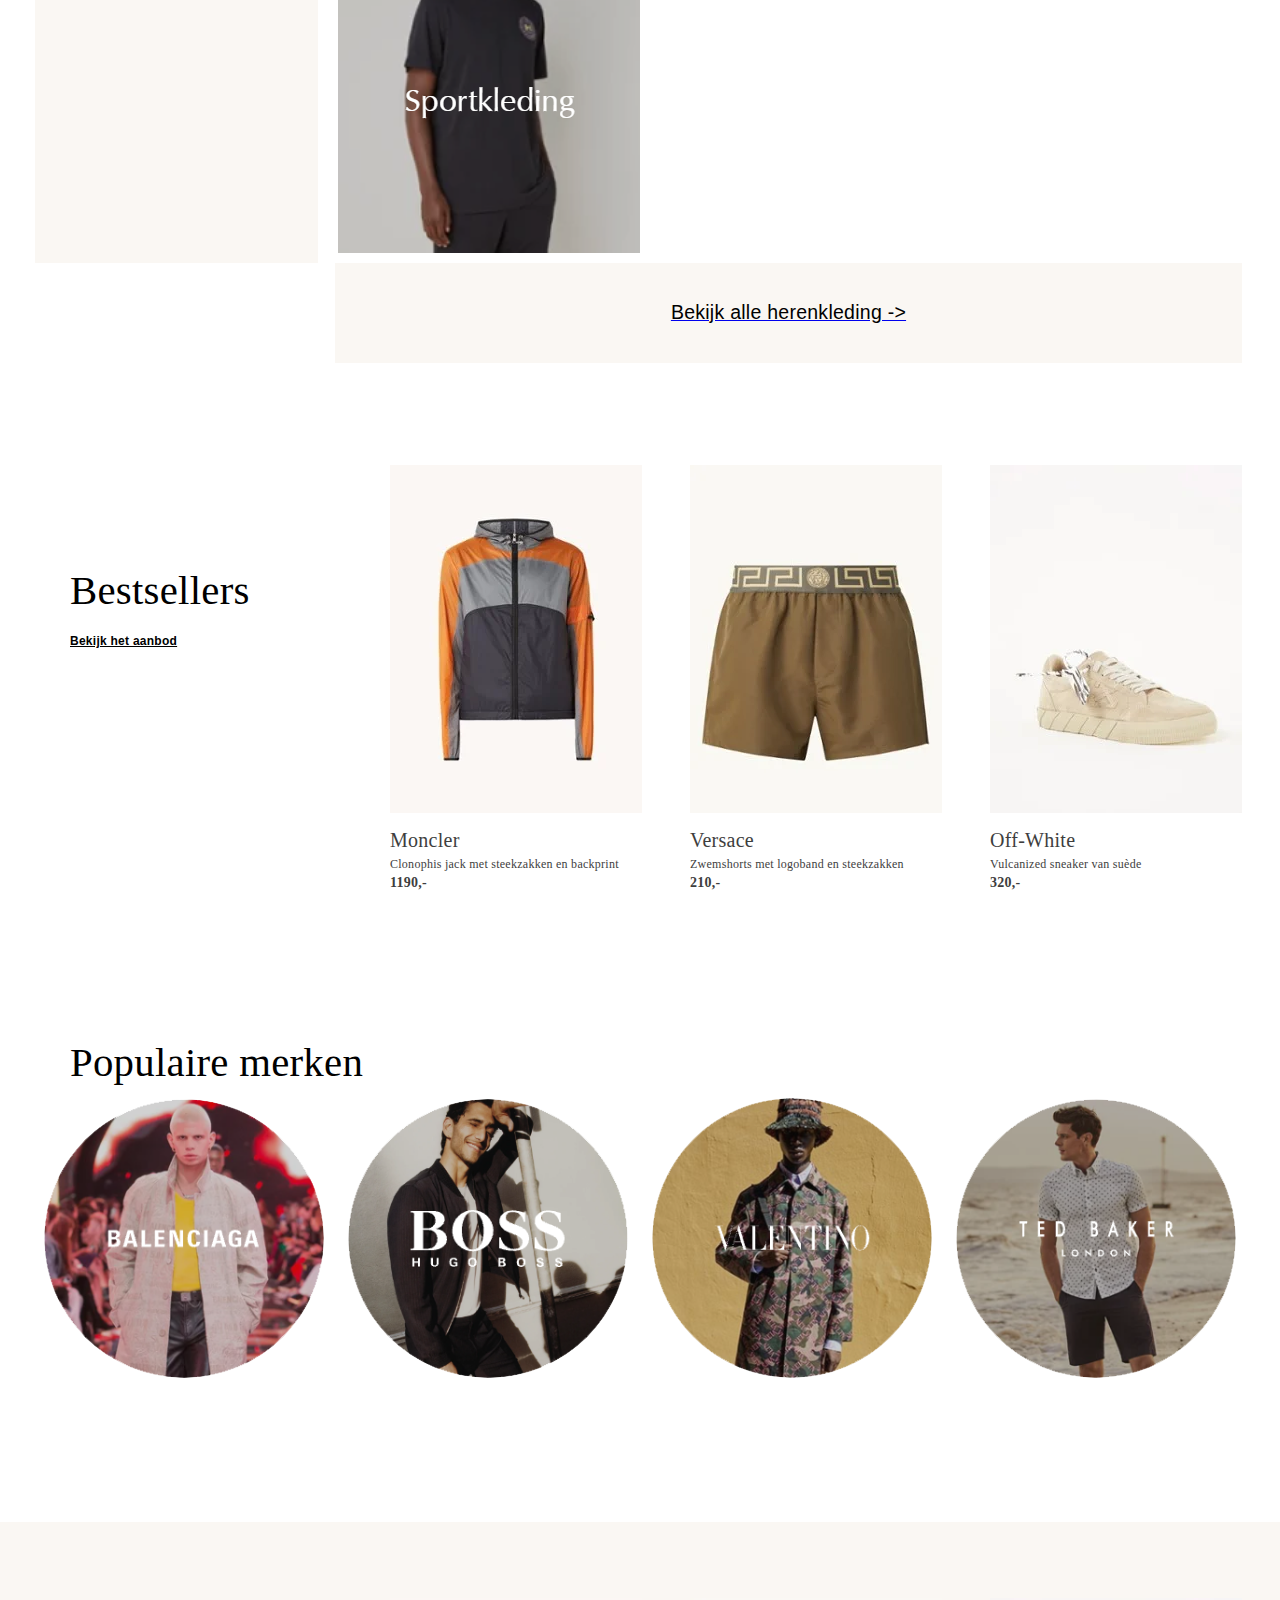
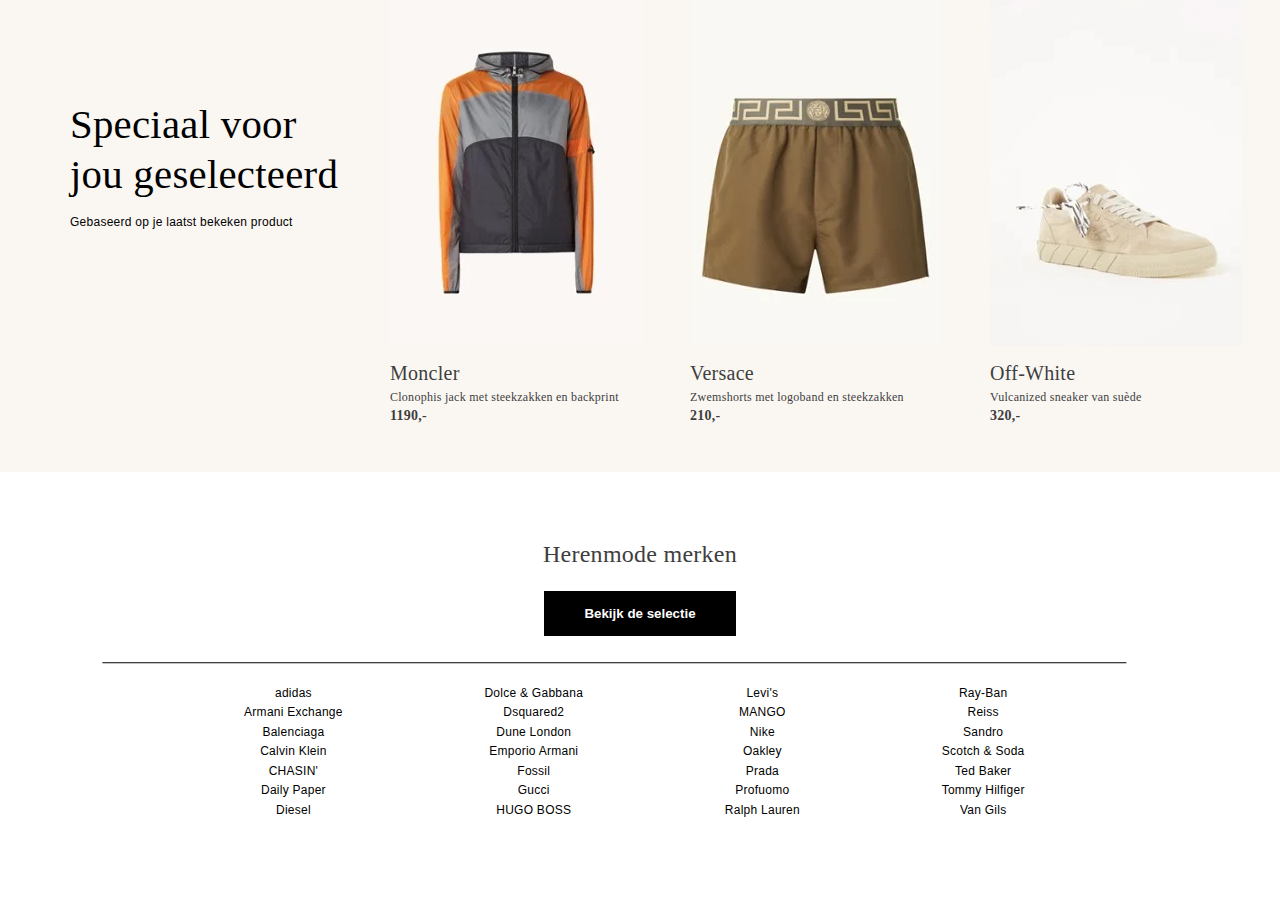
==== commit 1e8d8338: "Add files via upload" ====
--- a/kleding.html
+++ b/kleding.html
@@ -22,7 +22,7 @@
 		<nav>
 			<ul>
 				<li><a href="#">Dames</a></li>
-				<li><a href="#">Heren</a></li>
+				<li><a href="index.html">Heren</a></li>
 				<li><a href="#">Kinderen</a></li>
 				<li><a href="#">Wonen & Vrije tijd</a></li>
 				<li><a href="#">Outlet</a></li>
@@ -54,7 +54,7 @@
 	</header>
 	
 	<main>
-		<div>
+		<!-- <div>
 			<img src="images/top-banner.png" id="top-banner">
 			<span>
 				<p>een nieuwe balans</p>
@@ -67,34 +67,50 @@
 		<section>
 			<p>Al onze winkels zijn open, ook op afspraak, voor een bijzondere en veilige winkelervaring.</p> 
 			<a href="#">Maak een afspraak</a>
-		</section>
-
-		<div>
+		</section> -->
+
+		<!-- <div>
 			<h2>Trends</h2>
 			<a href="#">Bekijk alle trends</a>
-		</div>
-
-		<section>
-			<p>Van catwalk naar garderobe</p>
-			<a href="#"><img src="images/trends-item1.png"></a>
-				
-			<p>Tussenjassen</p>
-			<a href="#"><img src="images/trends-item2.png"></a>
-				
-			<p>Nieuwe sneaker releases</p>
-			<a href="#"><img src="images/trends-item3.png"></a>
-		</section>
-
-		<section>
-			<article>
-				<h2>Speciaal voor jou geselecteerd</h2>
-				<p>Gebaseerd op items die je eerder hebt bekeken</p>
-				<a href="#">Bekijk alle</a>
+		</div> -->
+
+		<section>
+			<article>
+				<h2>Herenkleding</h2>
+				<p>
+					Voor stijlvolle herenkleding ben je bij de Bijenkorf aan het juiste adres.
+					 Je vindt er een zeer uitgebreid aanbod aan herenmode voor elke gelegenheid: 
+					 van formele overhemden en kostuums tot casual polo's en chino's. 
+					 Ook sportieve heren kunnen hun hart ophalen aan de uitgebreide sportcollectie 
+					 vol trendy items van diverse topmerken.
+				</p>
+			</article>
+
+			<div>
+				<img src="images/men-clothes/jassen.png">
+				<img src="images/men-clothes/truien-hoodies.png">
+				<img src="images/men-clothes/vesten.png">
+				<img src="images/men-clothes/polo's-tshirts.png">
+				<img src="images/men-clothes/jeans.png">
+				<img src="images/men-clothes/broeken.png">
+				<img src="images/men-clothes/overhemden.png">
+				<img src="images/men-clothes/pakken.png">
+				<img src="images/men-clothes/sportkleding.png">
+			</div>
+		</section>
+
+		<section>
+			<a href="#"><h2>Bekijk alle herenkleding -></h2></a>
+		</section>
+
+		<section>
+			<article>
+				<h2>Bestsellers</h2>
+				<a href="#">Bekijk het aanbod</a>
 			</article>
 			<div>
 				<a href="#"><img src="images/special4you-imgs/jacket.png"></a>
 				<p>Moncler</p>
-				<b>Moncler Genius</b>
 				<p>Clonophis jack met steekzakken en backprint</p>
 				<b>1190,-</b>
 			</div>
@@ -114,156 +130,60 @@
 
 		<section>
 			<article>
-				<h2>Nieuwe collectie</h2>
-				<a href="#">Bekijk de collectie</a>
-			</article>
-			<div>
-				<a href="#"><img src="images/new-collection/green-jacket.png"></a>
-				<p>Stone Island</p>
-				<p>Gewatteerde parka met donsvulling en capuchon</p>
-				<b>1150,-</b>
-			</div>
-			<div>
-				<a href="#"><img src="images/new-collection/joggers.png"></a>
-				<p>The North Face</p>
-				<p>Sherpa tapered fit cargobroek van teddy met ritszakken</p>
-				<b>120,-</b>
-			</div>
-			<div>
-				<a href="#"><img src="images/new-collection/hoodie.png"></a>
-				<p>Stone Island</p>
-				<p>653E3 Hoodie met halve rits en camouflageprint</p>
-				<b>535,-</b>
-			</div>
-		</section>
-
-		<section>
-			<article>
-				<h2>Wat vind je van deze outfits?</h2>
-				<p>Samengesteld met de meest populaire items</p>
-			</article>
-		</section>
+				<h2>Populaire merken</h2>
+			</article>
+		</section>
+
 		<div>
-			<a href="#"><img src="images/outfits/darkgreen-jacket.png"></a>
-			<a href="#"><img src="images/outfits/blue-jacket.png"></a>
-			<a href="#"><img src="images/outfits/black-jacket.png"></a>
-		</div>
-
-		<section>
-			<article>
-				<h2>Inspiratie</h2>
-				<a href="#">Bekijk alle inspiratie</a>
-			</article>
-
-			<div>
-				<a href="#"><img src="images/inspiration/boxer.png"></a>
-				<a href="#"><img src="images/inspiration/model.png"></a>
-				<a href="#"><img src="images/inspiration/second-model.png"></a>
-			</div>
-		</section>
-
-		<section>
-			<article>
-				<h2>Populaire merken</h2>
-			</article>
-		</section>
-
-		<div>
 			<a href="#">
 				<img src="images/populair/balenciaga.png">
 			</a>
-			
-			<!-- <img src="images/populair/txt/balenciaga-txt.png"> -->
-			
+						
 			<a href="#">
 				<img src="images/populair/hugoboss.png">
 				<!-- <h3>HUGO BOSS</h3> -->
 			</a>
-			
-			<!-- <img src="images/populair/txt/hugoboss-text.png"> -->
-			
+						
 			<a href="#">
 				<img src="images/populair/valentino.png">
 				<!-- <h3>VALENTINO</h3> -->
 			</a>
-			
-			<!-- <img src="images/populair/txt/valentino-txt.png"> -->
-			
+						
 			<a href="#">
 				<img src="images/populair/tedbaker.png">
-				<!-- <h3>TEDBAKER</h3> -->
-			</a>
-			
-			<!-- <img src="images/populair/txt/tedbaker-txt.png"> -->
+			</a>
 		</div>
 
 		<section>
 			<article>
-				<h2>30 nieuwe artikelen van je favoriete merken</h2>
-				<p>Op basis van merken die je eerder hebt bekeken</p>
-				<a href="#">Bekijk alle 30 artikelen</a>
-			</article>
-			<div>
-				<a href="#"><img src="images/favorite-designer/short.png"></a>
+				<h2>Speciaal voor jou geselecteerd</h2>
+				<p>Gebaseerd op je laatst bekeken product</p>
+			</article>
+			<div>
+				<a href="#"><img src="images/special4you-imgs/jacket.png"></a>
+				<p>Moncler</p>
+				<p>Clonophis jack met steekzakken en backprint</p>
+				<b>1190,-</b>
+			</div>
+			<div>
+				<a href="#"><img src="images/special4you-imgs/short.png"></a>
+				<p>Versace</p>
+				<p>Zwemshorts met logoband en steekzakken</p>
+				<b>210,-</b>
+			</div>
+			<div>
+				<a href="#"><img src="images/special4you-imgs/shoes.png"></a>
 				<p>Off-White</p>
-				<b>OFF ACTIVE</b>
-				<p>Active straight fit trainingsshorts met logoprint en ritszak</p>
-				<b>195,-</b>
-			</div>
-			<div>
-				<a href="#"><img src="images/favorite-designer/bag.png"></a>
-				<p>Balenciaga</p>
-				<p>Neo Classic Large schoudertas van kalfsleer</p>
-				<b>2450,-</b>
-			</div>
-			<div>
-				<a href="#"><img src="images/favorite-designer/ralph-lauren.png"></a>
-				<p>Ralph Lauren</p>
 				<p>Vulcanized sneaker van suède</p>
 				<b>320,-</b>
 			</div>
 		</section>
 
 		<section>
-			<article>
-				<h2>Ontdek de heren categorieën</h2>
-			</article>
-
-			<div>
-				<a href="#"><img src="images/men-categories/clothes.png">
-					<p>Kleding</p>
-				</a>
-				
-				<a href="#"><img src="images/men-categories/shoes.png">
-					<p>Schoenen</p>
-				</a>
-				
-				<a href="#"><img src="images/men-categories/watch.png">
-					<p>Sieraden Horloges</p>
-				</a>
-				
-				<a href="#"><img src="images/men-categories/accesoires.png">
-					<p>Accesoires</p>
-				</a>
-
-				<a href="#"><img src="images/men-categories/designer.png">
-					<p>Designer</p>
-				</a>
-			</div>
-		</section>
-
-		<!-- <section>
-			<article>
-				<h2>Herenmode merken</h2>
-			</article>
-
-		</section> -->
-
-		<section>
 			<h4>Herenmode merken</h4>
-			<button class="btn-check-designer">Bekijk de selectie</button>
-		</section>
-
+			<button>Bekijk de selectie</button>
+		</section>
+		
 		<section>
 			<ul>
 				<li><a href="#">adidas</a></li>
@@ -306,31 +226,6 @@
 			</ul>
 		</section>
 	</main>
-
-	<footer>
-		<section>
-			<ul>
-				<li><a href="#">Gratis bezorging boven 100 euro én altijd voor members</a></li>
-				<li><a href="#">Nu besteld, vrijdag 1 oktober in huis</a></li>
-				<li><a href="#">Gratis retourneren, bedenktijd van 100 dagen</a></li>
-			</ul>
-		</section>
-
-		<section>
-			<h3>ELKE DAG BEREIKBAAR TUSSEN 08.00 - 24.00 UUR.</h3>
-			<!-- <ul>
-				<li>
-					<a href="#">Via chat</a>
-					<sub>dsf</sub>
-				</li>
-				<li><a href="#">dfgf</a></li>
-				<li><a href="#">dfgfdg</a></li>
-				<li><a href="#">dfg</a></li>
-				<li><a href="#">dfgfs</a></li>
-			</ul> -->
-		</section>
-	</footer>
-	
 	<script src="scripts/script.js"></script>
 </body>
 	
--- a/styles/kleding.css
+++ b/styles/kleding.css
@@ -52,6 +52,12 @@
     text-decoration: none;
     font-size: 14px;
     font-family: 'proxima-nova', sans-serif;
+    outline: none;
+  }
+
+  nav a:focus {
+    background-color: rgb(126, 129, 126);
+    color: white;
   }
 
   nav:nth-child(3) ul li:nth-child(2) a {
@@ -116,179 +122,77 @@
   nav:nth-child(3) {
     margin-top: 20px;
   }
-  
-  div:nth-child(1) {
-    width: 100%;
-    height: 400px;
-    background-color: black;
-    position: relative;
-  }
-  
-  #top-banner {
-    width: 100%;
-    height: 400px;
-    object-fit: cover;
-    opacity: 0.8;
-  }
-  
-  span p:nth-child(1) {
-    position: absolute;
-    top: 42%;
-    left: 50%;
-    transform: translate(-50%, -50%);
-    color: white;
-    font-size: 12px;
-    text-transform: uppercase;
-  }
-  
-  span h1 {
-    position: absolute;
-    font-family: 'Times New Roman', Times, serif;
-    text-decoration: none;
-    font-weight: 400;
-    font-size: 3rem;
-    top: 52%;
-    left: 50%;
-    transform: translate(-50%, -50%);
-    color: white;
-  }
-  
-  span p:nth-child(3) {
-    position: absolute;
-    text-decoration: none;
-    text-align: center;
-    top: 63%;
-    width: 35%;
-    left: 50%;
-    transform: translate(-50%);
-    color: white;
-    font-size: 17px;
-  }
-  
-  .btn-check-selection {
-    position: absolute;
-    background-color: white;
-    color: black;
-    border: none;
+
+  main section:nth-child(1) {
+    display: flex;
+    /* flex-direction: column; */
+  }
+
+  section:nth-child(1) div {
+    display: flex;
+    flex-wrap: wrap;
+    width: 85%;
+    margin-top: 95px;
+    padding-left: 10px;
+  }
+
+  section:nth-child(1) div img {
+    padding: 0px 10px 10px 10px;
+  }
+
+  section:nth-child(1) div img:hover {
     cursor: pointer;
-    margin: 5px;
-    padding: 15px;
-    top: 80%;
-    width: 15%;
-    left: 50%;
-    transform: translate(-50%);
-    display: inline-block;
-    justify-content: center;
-    font-weight: bold;
-  }
-  
-  .btn-check-selection:hover {
-    background-color: rgb(219, 219, 219);
-    transition: .3s ease;
-  }
-  
-  section:nth-child(2) {
-    background-color: #f1e6d9; 
-    width: 100%; 
-    padding: 5px;
-    text-align: center;
-    font-weight: bold;
-    color: black;
-  }
-  
-  section:nth-child(2) p {
-    display: inline;
-  }
-  
-  section a {
-  color: black;
-  }
-  
-  section:nth-child(2) a:hover {
-    color: grey;
-  }
-  
-  div:nth-child(3) {
-    display: flex;
-    width: 100%;
-    /* position: relative; */
-    justify-content: space-between;
-    /* margin-left: 5%; */
-    margin-top: 60px;
-    font-size: 2rem;
-  }
-  
-  div:nth-child(3) h2 {
-    font-family: 'Times New Roman', Times, serif;
-    color: black;
-    font-weight: 400;
-    margin-left: 5%;
-  }
-  
-  div:nth-child(3) a {
-    /* display: flex; */
-    justify-content: space-between;
-    font-size: 12px;
-    margin-top: 40px;
-    /* left: 100%; */
-    width: 190px;
-    color: black;
-    font-weight: bold;
-  }
-  
-  div:nth-child(3) a:hover {
-    color: gray;
-  }
-  
-  section:nth-child(4) {
-    position: absolute;
-    left: 5%;
-  }
-  
-  section:nth-child(4) img {
-    /* position: relative; */
-    width: 398px;
-    padding: 5px;
-    /* filter: brightness(80%); */
-  }
-  
-  section:nth-child(4) p {
-    position: absolute;
-  }
-  
-  section:nth-child(4) p:nth-child(1) {
-    top: 77%;
-    left: 3%;
-    color: white;
-    font-size: 29px;
-    width: 20%;
-  }
-  
-  section:nth-child(4) p:nth-child(3) {
-    top: 85%;
-    left: 36%;
-    color: white;
-    font-size: 29px;
-  }
-  
-  section:nth-child(4) p:nth-child(5) {
-    top: 85%;
-    left: 69%;
-    color: white;
-    font-size: 29px;
-  }
-  
-  section:nth-child(5) {
-    display: flex;
-    width: 100%;
-    margin-top: 45%;
+  }
+
+  section:nth-child(1) article {
+    width: 25%;
+    margin-top: 95px;
     font-size: 1.7rem;
     background-color: #FAF7F3;
+    margin-left: 35px;
+  }
+
+  section:nth-child(1) article h2 {
+    font-family: 'Times New Roman', Times, serif;
+    color: black;
+    font-weight: 400;
+    padding: 140px 10px 10px 25px;
+    font-weight: 400;
+  }
+
+  section:nth-child(1) article p {
+    color: black;
+    font-size: 16px;
+    line-height: 20px;
+    padding: 10px 25px 10px 25px;
+    font-weight: normal;
+  }
+
+  section:nth-child(2) {
+    width: 70.8%;
+    margin-left: 26.2%;
+    background-color: #FAF7F3;
+    height: 100px;
+    text-align: center;
+  }
+
+  section:nth-child(2) a h2 {
+    color: black;
+    font-weight: 400;
+    padding-top: 35px;
+  }
+  
+  section:nth-child(3) {
+    display: flex;
+    width: 100%;
+    margin-top: 2%;
+    font-size: 1.7rem;
+    background-color: transparent;
     height: 600px;
     /* padding-top: 100px; */
   }
   
-  section:nth-child(5) article h2 {
+  section:nth-child(3) article h2 {
     display: flex;
     font-family: 'Times New Roman', Times, serif;
     color: black;
@@ -296,17 +200,10 @@
     /* left: 5%; */
     width: 270px;
     line-height: 50px;
-    margin-top: 30%;
-  }
-  
-  section:nth-child(5) p {
-    font-size: 12px;
-    color: #635f5c;
-    margin-top: 1.5%;
-    width: 80%;
-  }
-  
-  section:nth-child(5) article a {
+    margin-top: 40%;
+  }
+  
+  section:nth-child(3) article a {
     font-size: 12px;
     color: black;
     left: 5%;
@@ -314,37 +211,32 @@
     font-weight: bold;
   }
   
-  section article {
+  section:nth-child(3) article {
     margin-left: 70px;
     display: inline-block;
     margin-top: 70px;
   }
   
-  section:nth-child(5) div {
-    display: inline-block;
-    /* justify-content: space-between; */
-    /* border: 1px solid black; */
+  section:nth-child(3) div {
+    display: inline-block;
     width: 250px;
-    /* display: inline-block; */
-    /* margin-left: 30%; */
     margin-top: 6%;
     margin-left: 50px;
   }
   
-  section:nth-child(5) div p {
+  section:nth-child(3) div p {
     font-family: 'Times New Roman', Times, serif;
     font-size: 20px;
     margin-bottom: -15px;
   }
   
-  section:nth-child(5) div p:nth-child(4) {
-    font-family: 'Times New Roman', Times, serif;
-    font-size: 12px;
-    margin-bottom: -8px;
+  section:nth-child(3) div b {
+    font-family: 'Times New Roman', Times, serif;
+    font-size: 14px;
     width: 200px;
   }
   
-  section:nth-child(5) div p:nth-child(3) {
+  section:nth-child(3) div p:nth-child(3) {
     font-family: 'Times New Roman', Times, serif;
     font-size: 12px;
     /* margin-bottom: -8px; */
@@ -352,129 +244,13 @@
     margin-top: 15px;
   }
   
-  section:nth-child(5) div b:nth-child(5) {
-    /* font-family: 'Times New Roman', Times, serif; */
-    font-size: 14px;
-    /* margin-top: 100px; */
-    /* width: 200px; */
-    font-weight: bold;
-  }
-  
-  /* section:nth-child(5) div:nth-child(1) { */
-    /* border: 1px solid black; */
-    /* width: 250px; */
-    /* display: inline-block; */
-    /* margin-left: 50%;
-    margin-top: -20%; */
-  /* } */
-  
-  
-  section:nth-child(5) div b:nth-child(3){
-    font-size: 10px;
-    /* margin-left: 10px; */
-  }
-  
-  section:nth-child(5) div b:nth-child(4){
-    font-size: 14px;
-    font-weight: bold;
-  }
-  
-  section:nth-child(6) {
+  section:nth-child(4) {
     display: flex;
     width: 100%;
-    margin-top: 95px;
     font-size: 1.7rem;
-    background-color: #FAF7F3;
-    height: 600px;
-  }
-  
-  section:nth-child(6) article a {
-    font-size: 12px;
-    color: black;
-    left: 5%;
-    margin-top: 13%;
-    font-weight: bold;
-  }
-  
-  section:nth-child(6) article h2 {
-    display: flex;
-    font-family: 'Times New Roman', Times, serif;
-    color: black;
-    font-weight: 400;
-    left: 5%;
-    width: 300px;
-    line-height: 50px;
-    margin-top: 40%;
-  }
-  
-  section:nth-child(6) div {
-    display: inline-block;
-    /* justify-content: space-between; */
-    /* border: 1px solid black; */
-    width: 250px;
-    /* display: inline-block; */
-    /* margin-left: 30%; */
-    margin-top: 6%;
-    margin-left: 50px;
-  }
-  
-  section:nth-child(6) div p {
-    font-family: 'Times New Roman', Times, serif;
-    font-size: 18px;
-    margin-bottom: -15px;
-  }
-  
-  section:nth-child(6) div p:nth-child(4) {
-    font-family: 'Times New Roman', Times, serif;
-    font-size: 10px;
-    margin-bottom: -8px;
-    width: 200px;
-  }
-  
-  section:nth-child(6) div p:nth-child(3) {
-    font-family: 'Times New Roman', Times, serif;
-    font-size: 12px;
-    /* margin-bottom: -8px; */
-    width: 200px;
-    margin-top: 15px;
-  }
-  
-  section:nth-child(6) div b:nth-child(5) {
-    /* font-family: 'Times New Roman', Times, serif; */
-    font-size: 14px;
-    /* margin-top: 100px; */
-    /* width: 200px; */
-    font-weight: bold;
-  }
-  
-  /* section:nth-child(5) div:nth-child(1) { */
-    /* border: 1px solid black; */
-    /* width: 250px; */
-    /* display: inline-block; */
-    /* margin-left: 50%;
-    margin-top: -20%; */
-  /* } */
-  
-  
-  section:nth-child(6) div b:nth-child(3){
-    font-size: 10px;
-    /* margin-left: 10px; */
-  }
-  
-  section:nth-child(6) div b:nth-child(4){
-    font-size: 14px;
-    font-weight: bold;
-  }
-  
-  section:nth-child(7) {
-    display: flex;
-    width: 100%;
-    /* margin-top: px; */
-    font-size: 1.7rem;
-    /* padding-top: 100px; */
-  }
-  
-  section:nth-child(7) article h2 {
+  }
+  
+  section:nth-child(4) article h2 {
     display: flex;
     font-family: 'Times New Roman', Times, serif;
     color: black;
@@ -484,427 +260,136 @@
     line-height: 50px;
     padding-top: 10%;
   }
-  
-  section:nth-child(7) p {
-    font-size: 12px;
-    color: #635f5c;
-    margin-top: 10px;
-  }
-  
-  div:nth-child(8) img {
-    /* position: relative; */
-    width: 402px;
-    padding: 5px;
-    /* display: flex; */
-    /* justify-content: center; */
-    /* filter: brightness(80%); */
-    
-  }
-  
-  div:nth-child(8) {
-    /* width: 50%; */
-    margin-top: 20px;
-    text-align: center;
-  }
-  
-  section:nth-child(9) {
-    background-color: #FAF7F3;
-  }
-  
-  section:nth-child(9) div {
-    text-align: center;
-  }
-  
-  section:nth-child(9) div img {
-    width: 400px;
-    padding: 5px;
-  }
-  
-  section:nth-child(9) article {
-    display: flex;
-    width: 100%;
-    /* position: relative; */
-    justify-content: space-between;
-    margin-left: 0;
-    margin-top: 60px;
-    font-size: 2rem;
-    margin-bottom: 20px;
-  }
-  
-  section:nth-child(9) article h2 {
-    font-family: 'Times New Roman', Times, serif;
-    color: black;
-    font-weight: 400;
-    margin-left: 5%;
-    margin-top: 50px;
-    /* width: 500px; */
-    /* line-height: 50px; */
-    /* padding-top: 10%; */
-  }
-  
-  section:nth-child(9) article a {
-    font-size: 12px;
-    margin-top: 90px;
-    /* left: 100%; */
-    width: 195px;
-    color: black;
-    font-weight: bold;
-  }
-  
-  section:nth-child(9) article a:hover{
-    color: gray;
-  }
-  
-  section:nth-child(10) {
-    display: flex;
-    width: 100%;
-    /* margin-top: px; */
-    font-size: 1.7rem;
-    /* padding-top: 100px; */
-  }
-  
-  section:nth-child(10) article h2 {
-    display: flex;
-    font-family: 'Times New Roman', Times, serif;
-    color: black;
-    font-weight: 400;
-    left: 5%;
-    width: 500px;
-    line-height: 50px;
-    padding-top: 10%;
-  }
-  
-  div:nth-child(11) {
-    /* display: flex; */
-    /* justify-content: space-between; */
-    /* width: 80%; */
-    /* margin: auto; */
-    /* align-items: center; */
-    text-align: center;
-    position: relative;
-  }
-  
-  div:nth-child(11) a {
+
+  div:nth-child(5) {
+    text-align: center;
+  }
+  
+  div:nth-child(5) a {
     text-decoration: none;
   }
   
-  div:nth-child(11) a img {
-    position: relative;
+  div:nth-child(5) a img {
     width: 300px;
     border-radius: 50%;
     padding: 10px;
-    /* filter: brightness(80%); */
-  }
-  
-  div:nth-child(11) a h3 {
-    position: absolute;
-    top: 50%;
-    left: 16.2%;
-    transform: translate(-50%, -50%);
-    color: white;
-    font-size: 25px;
-    letter-spacing: 3px;
-  }
-  
-  /* div:nth-child(11) h3:nth-child(2) {
-    position: absolute;
-    top: 50%;
-    left: 36.2%;
-    transform: translate(-50%, -50%);
-    color: white;
-    font-size: 25px;
-    letter-spacing: 3px;
-  } */
-  
-  
-  section:nth-child(12) {
+  }
+
+  section:nth-child(4) article {
+    margin-left: 70px;
+    display: inline-block;
+    margin-top: 0px;
+  }
+
+  section:nth-child(6) {
     display: flex;
     width: 100%;
-    margin-top: 95px;
+    margin-top: 10%;
     font-size: 1.7rem;
     background-color: #FAF7F3;
-    height: 600px;
-  }
-  
-  section:nth-child(12) article a {
-    font-size: 12px;
-    color: black;
-    left: 5%;
-    margin-top: 13%;
-    font-weight: bold;
-  }
-  
-  section:nth-child(12) article a:hover {
-    color: gray;
-  }
-  
-  section:nth-child(12) article p {
-    font-size: 12px;
-    color: #635f5c;
-    margin-top: 1.5%;
-    width: 80%;
-  }
-  
-  section:nth-child(12) article h2 {
-    display: flex;
-    font-family: 'Times New Roman', Times, serif;
-    color: black;
-    font-weight: 400;
-    left: 5%;
-    width: 300px;
+    height: 550px;
+  }
+  
+  section:nth-child(6) article h2 {
+    display: flex;
+    font-family: 'Times New Roman', Times, serif;
+    color: black;
+    font-weight: 400;
+    /* left: 5%; */
+    width: 270px;
     line-height: 50px;
     margin-top: 40%;
   }
   
-  section:nth-child(12) div {
-    display: inline-block;
-    /* justify-content: space-between; */
-    /* border: 1px solid black; */
+  section:nth-child(6) article p {
+    font-size: 12px;
+    color: black;
+    /* left: 5%; */
+    margin-top: 5%;
+  }
+  
+  section:nth-child(6) div {
+    display: inline-block;
     width: 250px;
-    /* display: inline-block; */
-    /* margin-left: 30%; */
     margin-top: 6%;
     margin-left: 50px;
   }
   
-  section:nth-child(12) div img {
-    width: 250px;
-  }
-  
-  section:nth-child(12) div img:hover {
-    cursor: pointer;
-  }
-  
-  section:nth-child(12) div p {
+  section:nth-child(6) div p {
     font-family: 'Times New Roman', Times, serif;
     font-size: 20px;
     margin-bottom: -15px;
   }
   
-  section:nth-child(12) div p:hover {
-    text-decoration: underline;
-    cursor: pointer;
-  }
-  
-  section:nth-child(12) div p:nth-child(4) {
-    font-family: 'Times New Roman', Times, serif;
-    font-size: 12px;
-    margin-bottom: -8px;
-    width: 240px;
-  }
-  
-  section:nth-child(12) div p:nth-child(3) {
+  section:nth-child(6) div b {
+    font-family: 'Times New Roman', Times, serif;
+    font-size: 14px;
+    width: 200px;
+  }
+  
+  section:nth-child(6) div p:nth-child(3) {
     font-family: 'Times New Roman', Times, serif;
     font-size: 12px;
     /* margin-bottom: -8px; */
-    width: 200px;
+    width: 250px;
     margin-top: 15px;
   }
-  
-  section:nth-child(12) div b:nth-child(5) {
-    /* font-family: 'Times New Roman', Times, serif; */
-    font-size: 14px;
-    /* margin-top: 100px; */
-    /* width: 200px; */
-    font-weight: bold;
-  }
-  
-  
-  section:nth-child(12) div b:nth-child(3){
-    font-size: 10px;
-    /* margin-left: 10px; */
-  }
-  
-  section:nth-child(12) div b:nth-child(4){
-    font-size: 14px;
-    font-weight: bold;
-  }
-  
-  section:nth-child(13) {
-    background-color: #FAF7F3;
-    height: 400px;
-  }
-  
-  section:nth-child(13) div {
-    /* text-align: center; */
-    display: flex;
-    justify-content: space-evenly;
-    margin: 0 3%;
-    position: relative;
-  }
-  
-  section:nth-child(13) div a p:nth-child(2) {
-    position: absolute;
-    top: 45%;
-    left: 11%;
-    color: white;
-    transform: translate(-45%, -11%);
-    font-size: 25px;
-  }
-  
-  section:nth-child(13) div a:nth-child(2) p {
-    position: absolute;
-    top: 50%;
-    left: 30.5%;
-    transform: translate(-50%, -30.5%);
-    color: white;
-  }
-  
-  section:nth-child(13) div a:nth-child(3) p {
-    position: absolute;
-    top: 50%;
-    left: 50%;
-    transform: translate(-50%, -50%);
-    color: white;
-    width: 100px;
-  }
-  
-  section:nth-child(13) div a:nth-child(4) p {
-    position: absolute;
-    top: 55%;
-    left: 70%;
-    transform: translate(-55%, -70%);
-    color: white;
-  }
-  
-  section:nth-child(13) div a:nth-child(5) p {
-    position: absolute;
-    top: 60%;
-    left: 90%;
-    transform: translate(-60%, -90%);
-    color: white;
-  }
-  
-  section:nth-child(13) div img {
-    width: 220px;
-    /* padding: 5px; */
-    filter: brightness(80%);
-    position: relative;
-    /* flex-wrap: wrap; */
-  }
-  
-  section:nth-child(13) article {
-    display: flex;
-    width: 100%;
-    /* position: relative; */
-    justify-content: space-between;
-    margin-left: 0;
-    margin-top: 60px;
-    font-size: 2rem;
-    margin-bottom: 20px;
-  }
-  
-  section:nth-child(13) article h2 {
-    font-family: 'Times New Roman', Times, serif;
-    color: black;
-    font-weight: 400;
-    margin-left: 5%;
-    margin-top: 50px;
-    /* width: 500px; */
-    /* line-height: 50px; */
-    /* padding-top: 10%; */
-  }
-  
-  section:nth-child(14) {
+
+  section:nth-child(6) article {
+    margin-left: 70px;
+    display: inline-block;
+    margin-top: 70px;
+  }
+
+  section:nth-child(7) {
     margin-top: 5%;
   }
   
-  section:nth-child(14) h4 {
+  section:nth-child(7) h4 {
     font-size: 24px;
     text-align: center;
     font-family: 'Times New Roman', Times, serif;
     font-weight: 400;
   }
-  
-  .btn-check-designer {
-    /* position: absolute; */
+
+  section:nth-child(7) button {
     background-color: black;
     color: white;
     border: none;
     cursor: pointer;
-    /* margin: 5px; */
     padding: 15px;
     margin-top: 1.5%;
     width: 15%;
     margin-left: 50%;
     transform: translate(-50%);
-    display: inline-block;
-    justify-content: center;
     font-weight: bold;
   }
-  
-  .btn-check-designer:hover {
-    background-color: rgb(173, 173, 173);
-    transition: .3s ease;
-  }
-  
-  section:nth-child(15) {
+
+  section:nth-child(8) {
     width: 80%;
     border-top: 0.2px solid black;
     transform: translate(10%, -50%);
     display: flex;
     justify-content: space-evenly;
     margin-top: 105px;
-    /* text-align: center; */
-  }
-  
-  section:nth-child(15) li {
-    /* border-top: 1px solid; */
-    /* width: 80%; */
-    /* text-align: center; */
-    /* margin-top: 25px;u */
-    /* transform: translate(10%, -50%); */
+  }
+  
+  section:nth-child(8) li {
     display: block;
     text-align: center;
   }
   
-  section:nth-child(15) li a {
+  section:nth-child(8) li a {
     text-decoration: none;
     background-color: transparent;
     font-size: .75rem!important;
-  }
-  
-  section:nth-child(15) li:hover {
+    color: black;
+  }
+  
+  section:nth-child(8) li:hover {
     text-decoration: underline;
   }
   
-  section:nth-child(15) ul{
+  section:nth-child(8) ul{
     margin-top: 20px;
-  }
-  
-  footer section {
-    height: 90px;
-    background-color: #FAF7F3;
-    /* padding: 10px; */
-  }
-  
-  footer section ul {
-    width: 80%;
-    display: flex;
-    justify-content: space-between;
-    transform: translate(10%, 75%);
-  }
-  
-  footer section ul li {
-    width: 300px;
-  }
-  
-  footer section ul li a {
-    text-decoration: none;
-    font-weight: bold;
-  }
-  
-  footer section ul li a:hover {
-    text-decoration: underline;
-  }
-  
-  footer section:nth-child(2) {
-    background-color: transparent;
-    width: 80%;
-  }
-  
-  footer section:nth-child(2) h3 {
-    display: flex;
-    transform: translate(13%, 90%);
-  }
-  +  }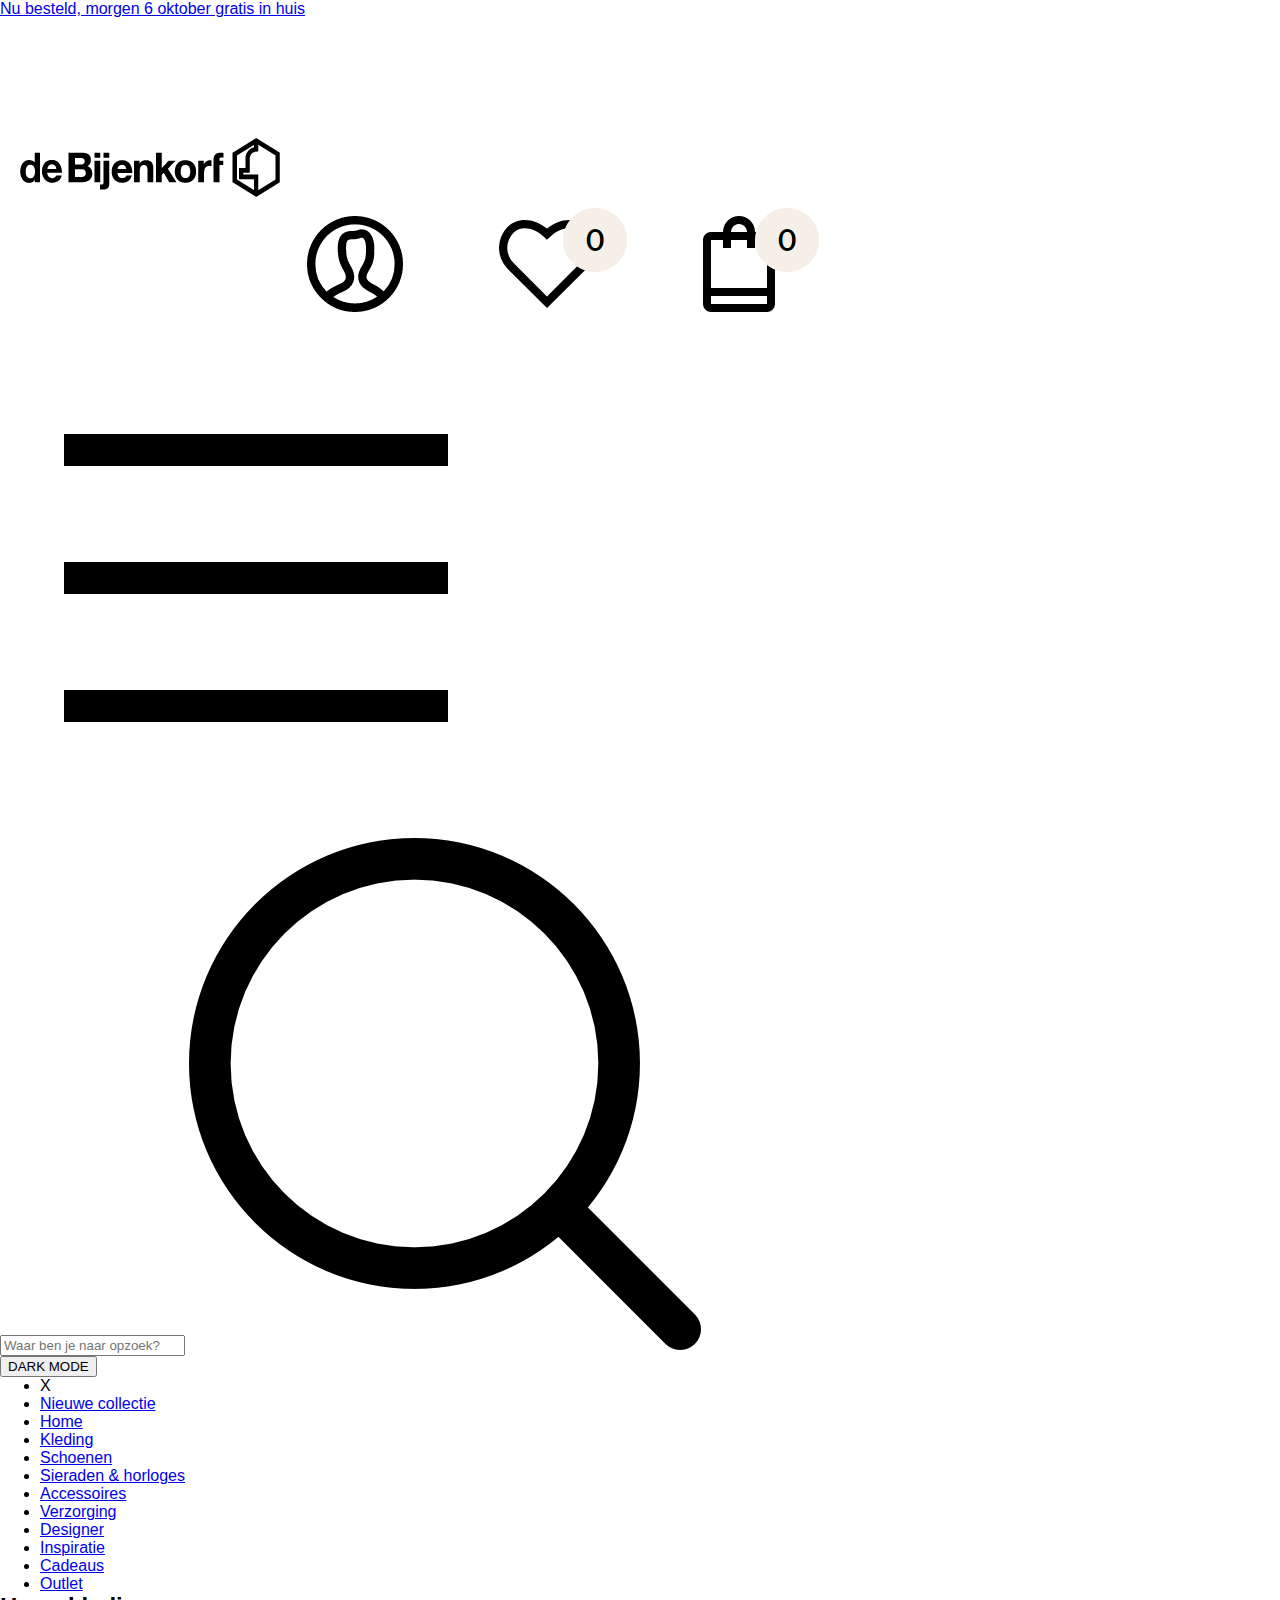
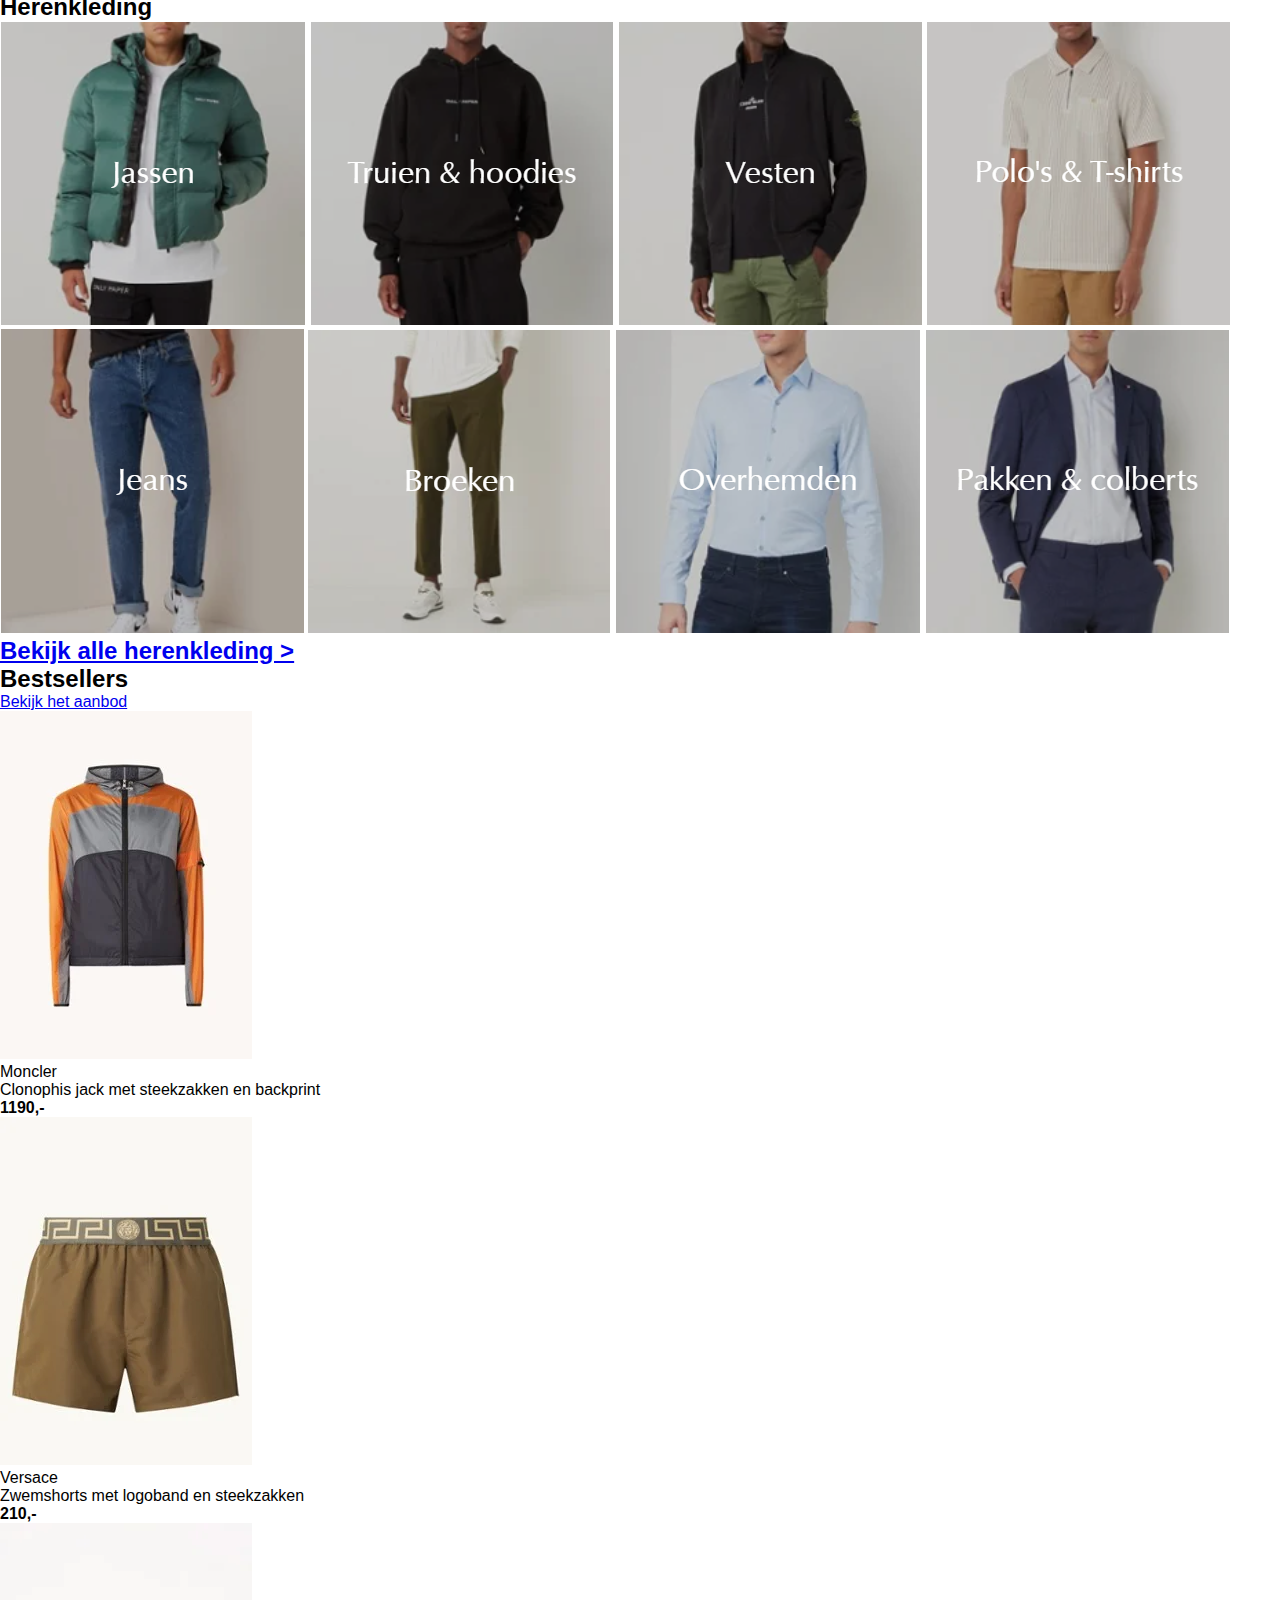
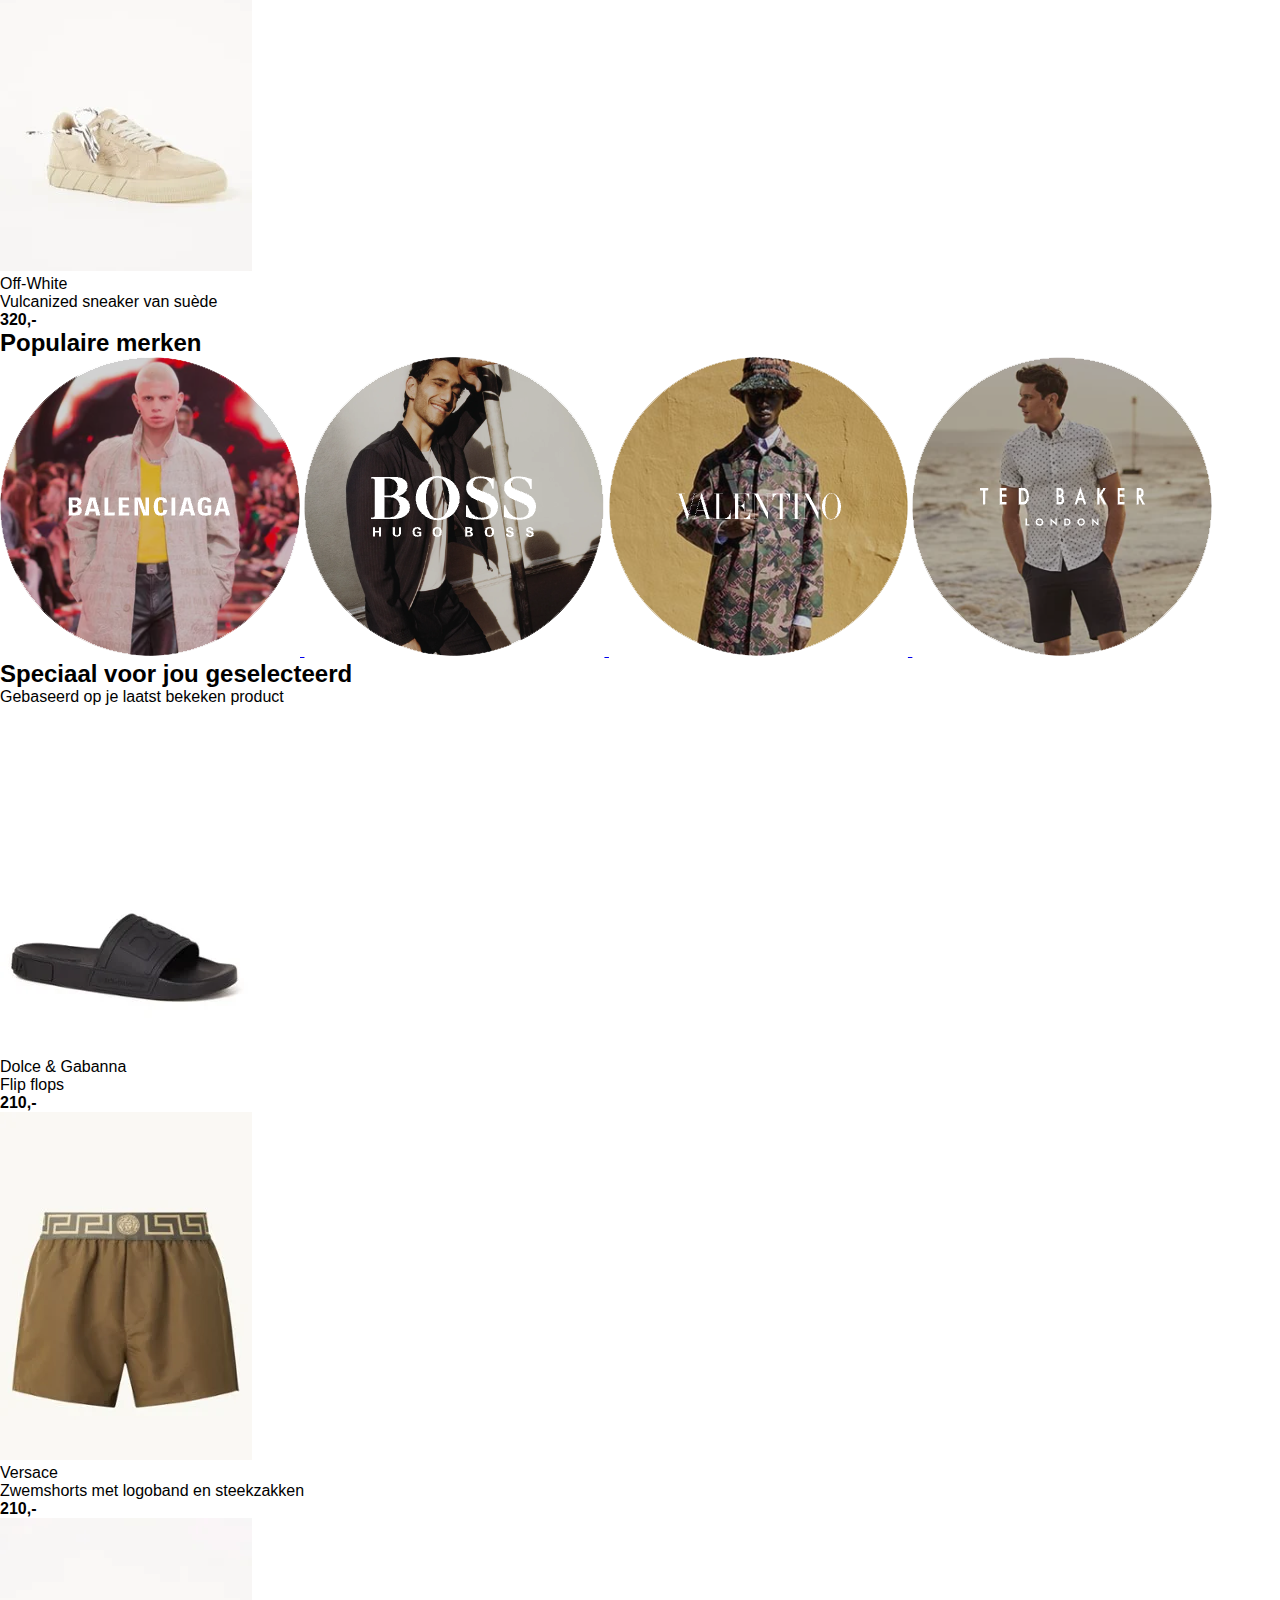
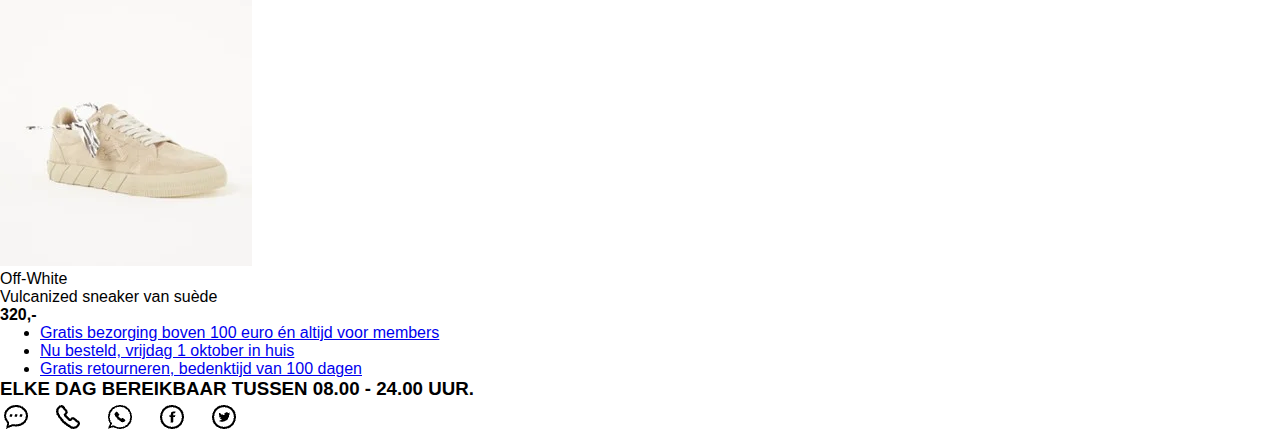
==== commit 9cd45fce: "Add files via upload" ====
--- a/kleding.html
+++ b/kleding.html
@@ -1,232 +1,166 @@
 <!doctype html>
 <html lang="nl">
 	
-<head>
-	<meta charset="UTF-8">
-	<meta name="author" content="jouw naam">
-	<meta name="viewport" content="width=device-width, initial-scale=1">
-	<title>Bijenkorf</title>
-	<link href="styles/kleding.css" rel="stylesheet">
-	<link rel="icon" type="image/svg+xml" href="images/favicon.svg">
-	<link rel="stylesheet" href="https://cdnjs.cloudflare.com/ajax/libs/font-awesome/4.7.0/css/font-awesome.min.css">
-</head>
+	<head>
+		<meta charset="UTF-8">
+		<meta name="author" content="jouw naam">
+		<meta name="viewport" content="width=device-width, initial-scale=1">
+		<title>Bijenkorf</title>
+		<link href="styles/kleding.css" rel="stylesheet">
+		<link rel="icon" type="image/svg+xml" href="images/favicon.svg">
+		<link rel="stylesheet" href="https://cdnjs.cloudflare.com/ajax/libs/font-awesome/4.7.0/css/font-awesome.min.css">
+	</head>
 
-<body>
-	<header>
-		<section>
-			<a href="#">Winkels & Openingstijden</a>
-			<a href="#">Nu besteld,woensdag 15 september gratis in huis</a>
-			<a href="#">Klantenservice</a>
-		</section>
+	<body>
+		<header>
+			<section class="top-header">
+				<a href="#">Nu besteld, morgen 6 oktober gratis in huis</a>
+			</section>
+			
+			<nav>
+				<section>
+					<img src="images/bijenkorf-logo.png" alt="logo" class="bk-logo">
+					<img src="images/nav-icons.png" alt="nav-icons" class="nav-icons">
+				</section>
+
+				<section>
+					<a href="#" id="hamburger-menu-btn"><img src="images/menu.png" alt="menu"></a>
+					<form class="search-bar">
+						<input type="text" placeholder="Waar ben je naar opzoek?" name="zoeken" class="search-bar">
+						<a href="#"><img src="images/search-logo.png" alt="search-logo"></i></a>
+					</form>
+					<button id="dark-mode-btn">DARK MODE</button>
+				</section>
+				
+				<ul id="hamburger-menu">
+					<li id="closeMenu">X</li>
+					<li><a href="#">Nieuwe collectie</a></li>
+					<li><a href="index.html">Home</a></li>
+					<li><a href="kleding.html">Kleding</a></li>
+					<li><a href="#">Schoenen</a></li>
+					<li><a href="#">Sieraden & horloges</a></li>
+					<li><a href="#">Accessoires</a></li>
+					<li><a href="#">Verzorging</a></li>
+					<li><a href="#">Designer</a></li>
+					<li><a href="#">Inspiratie</a></li>
+					<li><a href="#">Cadeaus</a></li>
+					<li><a href="#">Outlet</a></li>
+				</ul>
+			</nav>
+		</header>
 		
-		<nav>
-			<ul>
-				<li><a href="#">Dames</a></li>
-				<li><a href="index.html">Heren</a></li>
-				<li><a href="#">Kinderen</a></li>
-				<li><a href="#">Wonen & Vrije tijd</a></li>
-				<li><a href="#">Outlet</a></li>
-				<li><img src="images/bijenkorf-logo.png" class="logo"></li>
-				<li>
-					<form>
-						<input type="text" placeholder="Waar ben je naar opzoek?" name="zoeken" class="search-bar">
-						<button type="submit"><img src="images/search-logo.png"></i></button>
-					</form>
-				</li>
-				<li><img src="images/nav-icons.png" class="nav-icons"></li>
-			</ul>
-		</nav>
+		<main>
+			<section>
+				<h2>Herenkleding</h2>
+			</section>
 
-		<nav>
-			<ul>
-				<li><a href="#">Nieuwe collectie</a></li>
-				<li><a href="#">Kleding</a></li>
-				<li><a href="#">Schoenen</a></li>
-				<li><a href="#">Sieraden & Horloges</a></li>
-				<li><a href="#">Accesoires</a></li>
-				<li><a href="#">Verzorging</a></li>
-				<li><a href="#">Designer</a></li>
-				<li><a href="#">Inspiratie</a></li>
-				<li><a href="#">Cadeaus</a></li>
-				<li><a href="#"><u>Outlet</u></a></li>
-			</ul>
-		</nav>
-	</header>
-	
-	<main>
-		<!-- <div>
-			<img src="images/top-banner.png" id="top-banner">
-			<span>
-				<p>een nieuwe balans</p>
-				<h1>De mooiste herfstmode</h1>
-				<p>Verwerk het onbekende in je vertrouwde stijl en sta in een nieuwe balans met jezelf, elkaar en de natuur</p>
-				<button class="btn-check-selection">Bekijk de selectie</button>
-			</span>
-		</div>
+			<section>
+				<div>
+					<img src="images/men-clothes/jassen.png" alt="jassen">
+					<img src="images/men-clothes/truien-hoodies.png" alt="truien-hoodies">
+					<img src="images/men-clothes/vesten.png" alt="vesten">
+					<img src="images/men-clothes/polo's-tshirts.png" alt="polo's-tshirts">
+					<img src="images/men-clothes/jeans.png" alt="jeans">
+					<img src="images/men-clothes/broeken.png" alt="broeken">
+					<img src="images/men-clothes/overhemden.png" alt="overhemden">
+					<img src="images/men-clothes/pakken.png" alt="pakken">
+				</div>
+			</section>
 
-		<section>
-			<p>Al onze winkels zijn open, ook op afspraak, voor een bijzondere en veilige winkelervaring.</p> 
-			<a href="#">Maak een afspraak</a>
-		</section> -->
+			<section>
+				<a href="#"><h2>Bekijk alle herenkleding ></h2></a>
+			</section>
 
-		<!-- <div>
-			<h2>Trends</h2>
-			<a href="#">Bekijk alle trends</a>
-		</div> -->
-
-		<section>
-			<article>
-				<h2>Herenkleding</h2>
-				<p>
-					Voor stijlvolle herenkleding ben je bij de Bijenkorf aan het juiste adres.
-					 Je vindt er een zeer uitgebreid aanbod aan herenmode voor elke gelegenheid: 
-					 van formele overhemden en kostuums tot casual polo's en chino's. 
-					 Ook sportieve heren kunnen hun hart ophalen aan de uitgebreide sportcollectie 
-					 vol trendy items van diverse topmerken.
-				</p>
-			</article>
-
-			<div>
-				<img src="images/men-clothes/jassen.png">
-				<img src="images/men-clothes/truien-hoodies.png">
-				<img src="images/men-clothes/vesten.png">
-				<img src="images/men-clothes/polo's-tshirts.png">
-				<img src="images/men-clothes/jeans.png">
-				<img src="images/men-clothes/broeken.png">
-				<img src="images/men-clothes/overhemden.png">
-				<img src="images/men-clothes/pakken.png">
-				<img src="images/men-clothes/sportkleding.png">
-			</div>
-		</section>
-
-		<section>
-			<a href="#"><h2>Bekijk alle herenkleding -></h2></a>
-		</section>
-
-		<section>
-			<article>
+			<section>
 				<h2>Bestsellers</h2>
 				<a href="#">Bekijk het aanbod</a>
-			</article>
-			<div>
-				<a href="#"><img src="images/special4you-imgs/jacket.png"></a>
-				<p>Moncler</p>
-				<p>Clonophis jack met steekzakken en backprint</p>
-				<b>1190,-</b>
-			</div>
-			<div>
-				<a href="#"><img src="images/special4you-imgs/short.png"></a>
-				<p>Versace</p>
-				<p>Zwemshorts met logoband en steekzakken</p>
-				<b>210,-</b>
-			</div>
-			<div>
-				<a href="#"><img src="images/special4you-imgs/shoes.png"></a>
-				<p>Off-White</p>
-				<p>Vulcanized sneaker van suède</p>
-				<b>320,-</b>
-			</div>
-		</section>
+			</section>
 
-		<section>
-			<article>
-				<h2>Populaire merken</h2>
-			</article>
-		</section>
+			<section>
+				<div>
+					<a href="#"><img src="images/special4you-imgs/jacket.png" alt="jacket"></a>
+					<p>Moncler</p>
+					<p>Clonophis jack met steekzakken en backprint</p>
+					<b>1190,-</b>
+				</div>
+				<div>
+					<a href="#"><img src="images/special4you-imgs/short.png" alt="short"></a>
+					<p>Versace</p>
+					<p>Zwemshorts met logoband en steekzakken</p>
+					<b>210,-</b>
+				</div>
+				<div>
+					<a href="#"><img src="images/special4you-imgs/shoes.png" alt="shoes"></a>
+					<p>Off-White</p>
+					<p>Vulcanized sneaker van suède</p>
+					<b>320,-</b>
+				</div>
+			</section>
 
-		<div>
-			<a href="#">
-				<img src="images/populair/balenciaga.png">
-			</a>
-						
-			<a href="#">
-				<img src="images/populair/hugoboss.png">
-				<!-- <h3>HUGO BOSS</h3> -->
-			</a>
-						
-			<a href="#">
-				<img src="images/populair/valentino.png">
-				<!-- <h3>VALENTINO</h3> -->
-			</a>
-						
-			<a href="#">
-				<img src="images/populair/tedbaker.png">
-			</a>
-		</div>
+			<section>
+				<article>
+					<h2>Populaire merken</h2>
+				</article>
+			</section>
 
-		<section>
-			<article>
-				<h2>Speciaal voor jou geselecteerd</h2>
-				<p>Gebaseerd op je laatst bekeken product</p>
-			</article>
-			<div>
-				<a href="#"><img src="images/special4you-imgs/jacket.png"></a>
-				<p>Moncler</p>
-				<p>Clonophis jack met steekzakken en backprint</p>
-				<b>1190,-</b>
-			</div>
-			<div>
-				<a href="#"><img src="images/special4you-imgs/short.png"></a>
-				<p>Versace</p>
-				<p>Zwemshorts met logoband en steekzakken</p>
-				<b>210,-</b>
-			</div>
-			<div>
-				<a href="#"><img src="images/special4you-imgs/shoes.png"></a>
-				<p>Off-White</p>
-				<p>Vulcanized sneaker van suède</p>
-				<b>320,-</b>
-			</div>
-		</section>
+			<section>
+				<a href="#">
+					<img src="images/populair/balenciaga.png" alt="balenciaga">
+				</a>
+							
+				<a href="#">
+					<img src="images/populair/hugoboss.png" alt="hugoboss">
+				</a>
+							
+				<a href="#">
+					<img src="images/populair/valentino.png" alt="valentino">
+				</a>
+							
+				<a href="#">
+					<img src="images/populair/tedbaker.png" alt="tedbaker">
+				</a>
+			</section>
 
-		<section>
-			<h4>Herenmode merken</h4>
-			<button>Bekijk de selectie</button>
-		</section>
-		
-		<section>
-			<ul>
-				<li><a href="#">adidas</a></li>
-				<li><a href="#">Armani Exchange</a></li>
-				<li><a href="#">Balenciaga</a></li>
-				<li><a href="#">Calvin Klein</a></li>
-				<li><a href="#">CHASIN'</a></li>
-				<li><a href="#">Daily Paper</a></li>
-				<li><a href="#">Diesel</a></li>
-			</ul>
+			<section>
+				<article>
+					<h2>Speciaal voor jou geselecteerd</h2>
+					<p>Gebaseerd op je laatst bekeken product</p>
+				</article>
+				<div>
+					<a href="#"><img src="images/special4you-imgs/sandals.png" alt="sandals"></a>
+					<p>Dolce & Gabanna</p>
+					<p>Flip flops</p>
+					<b>210,-</b>
+				</div>
+				<div>
+					<a href="#"><img src="images/special4you-imgs/short.png" alt="short"></a>
+					<p>Versace</p>
+					<p>Zwemshorts met logoband en steekzakken</p>
+					<b>210,-</b>
+				</div>
+				<div>
+					<a href="#"><img src="images/special4you-imgs/shoes.png" alt="shoes"></a>
+					<p>Off-White</p>
+					<p>Vulcanized sneaker van suède</p>
+					<b>320,-</b>
+				</div>
+			</section>
+		</main>
 
-			<ul>
-				<li><a href="#">Dolce & Gabbana</a></li>
-				<li><a href="#">Dsquared2</a></li>
-				<li><a href="#">Dune London</a></li>
-				<li><a href="#">Emporio Armani</a></li>
-				<li><a href="#">Fossil</a></li>
-				<li><a href="#">Gucci</a></li>
-				<li><a href="#">HUGO BOSS</a></li>
-			</ul>
+		<footer>
+			<section>
+				<ul class="footer">
+					<li><a href="#">Gratis bezorging boven 100 euro én altijd voor members</a></li>
+					<li><a href="#">Nu besteld, vrijdag 1 oktober in huis</a></li>
+					<li><a href="#">Gratis retourneren, bedenktijd van 100 dagen</a></li>
+				</ul>
+			</section>
 
-			<ul>
-				<li><a href="#">Levi's</a></li>
-				<li><a href="#">MANGO</a></li>
-				<li><a href="#">Nike</a></li>
-				<li><a href="#">Oakley</a></li>
-				<li><a href="#">Prada</a></li>
-				<li><a href="#">Profuomo</a></li>
-				<li><a href="#">Ralph Lauren</a></li>
-			</ul>
-
-			<ul>
-				<li><a href="#">Ray-Ban</a></li>
-				<li><a href="#">Reiss</a></li>
-				<li><a href="#">Sandro</a></li>
-				<li><a href="#">Scotch & Soda</a></li>
-				<li><a href="#">Ted Baker</a></li>
-				<li><a href="#">Tommy Hilfiger</a></li>
-				<li><a href="#">Van Gils</a></li>
-			</ul>
-		</section>
-	</main>
-	<script src="scripts/script.js"></script>
-</body>
-	
+			<section>
+				<h3>ELKE DAG BEREIKBAAR TUSSEN 08.00 - 24.00 UUR.</h3>
+				<img src="images/footer-links.png" alt="footer-links">
+			</section>
+		</footer>
+		<script src="scripts/script.js"></script>
+	</body>
 </html>
--- a/styles/kleding.css
+++ b/styles/kleding.css
@@ -1,29 +1,34 @@
-/* CSS Document */
+CSS Document
 *, *::after, *::before {
     box-sizing:border-box;  
     margin: 0;
-    font-family: 'proxima-nova', sans-serif;
   }
   
+  /* CSS Document */
+*, *::after, *::before {
+  box-sizing:border-box;  
+  margin: 0;
+  font-family: 'proxima-nova', sans-serif;
+}
+
+@media only screen and (max-width: 425px) {
   body {
     margin: 0;
-    font-family: Proxima Nova,-apple-system,BlinkMacSystemFont,Segoe UI,Roboto,Helvetica Neue,Arial,sans-serif;
-    font-size: .8125rem;
     font-weight: 400;
     line-height: 1.5;
     letter-spacing: .02em;
     color: #3e3e3e;
     background-color: #fff;
   }
-  
-  header section {
+
+  .top-header {
     background-color: black;
     display: flex;
-    justify-content: space-between;
-    margin-bottom: 25px;
-  }
-  
-  header section a {
+    justify-content: center;
+    margin-bottom: 10px;
+  }
+
+  .top-header a {
     color: white;
     text-align: center;
     text-decoration: none;
@@ -32,364 +37,364 @@
     line-height: 1.375rem;
     font-weight: 300;
     padding: 2px;
-    margin-left: 60px;
-    margin-right: 60px;
+  }
+
+  .bk-logo {
+    width: 120px;
+    height: 25px;
+    object-fit: cover;
+  }
+
+  .nav-icons {
+    width: 120px;
+  }
+
+  nav section:nth-child(1) {
+    display: flex;
+    justify-content: space-between;
+    padding: 0 10px 0 10px;
+  }
+
+  nav section:nth-child(2) {
+    display: flex;
+    padding: 16px 17px 13px 17px;
+    justify-content: space-between;
+  }
+
+  nav section:nth-child(2) #hamburger-menu-btn img {
+    width: 40px;
+  }
+
+  #hamburger-menu-btn {
+    border: none;
+    background-color: transparent;
+  }
+
+  #dark-mode-btn {
+    border: none;
+    padding: 10px;
+    height: 40px;
+    border-radius: 20px;
+    font-size: 12px;
+    color: white;
+    background-color: black;
+  }
+
+  .search-bar {
+    display: inline-block;
+    height: 40px;
+    background-color: #efefef;
+    border: none;
+    padding-left: 5px;
   }
   
-  header section a:hover {
-    color: rgb(71, 65, 65);
-  }
-  
-  nav {
-    overflow: hidden;
-  }
-  
-  nav a {
-    float: left;
-    color: #3e3a37;
-    text-align: center;
-    padding: 14px 16px;
-    text-decoration: none;
-    font-size: 14px;
-    font-family: 'proxima-nova', sans-serif;
-    outline: none;
-  }
-
-  nav a:focus {
-    background-color: rgb(126, 129, 126);
-    color: white;
-  }
-
-  nav:nth-child(3) ul li:nth-child(2) a {
-    font-weight: bold;
-  }
-  
-  li {
-    display: inline;
-  }
-  
-  nav a:hover {
-    color: gray;
-  }
-  
-  .logo {
-    width: 170px;
-    height: 40px;
-    object-fit: cover;
-    margin-left: 10%;
-  }
-  
-  .nav-icons {
-    display: inline-block;
-    width: 135px;
-    margin-left: 40px;
-  }
-  
-  .topnav .search-container {
-    float: right;
-  }
-  
-  .search-bar {
-    background-color: #EFEFEF;
-    border: none;
-    padding: 10px;
-    float: left;
-  }
-  
-  form {
-    display: inline-block;
-    margin-left: 100px;
-  }
-  
-  form button {
-    padding-top: 4px;
+  .search-bar a {
     border: none;
     cursor: pointer;
-    float: left;
     background-color: #efefef;
-    height: 35px;
-    margin-left: -10px;
+    height: 40px;
+    padding: 10px;
   }
   
-  form button img {
+  .search-bar a img {
     width: 12px;
-      /* display: block; */
-      /* margin-top: 3px; */
-      /* background-color: transparent; */
-      margin-right: 2px;
-  }
-  
-  nav:nth-child(3) {
-    margin-top: 20px;
+  }
+
+  #hamburger-menu {
+    list-style: none;
+    background-color: black;
+    display: none;
+  }
+
+  #closeMenu {
+    float: right;
+    padding: 5px 10px 10px 10px;
+    color: white;
+    font-weight: bold;
+    font-size: 30px;
+  }
+
+  #hamburger-menu li {
+    padding: 10px;
+  }  
+
+  #hamburger-menu li a {
+    color: white;
+    text-decoration: none;
   }
 
   main section:nth-child(1) {
     display: flex;
-    /* flex-direction: column; */
-  }
-
-  section:nth-child(1) div {
+    justify-content: center;
+    background-color: #FAF7F3;
+    padding: 10px;
+  }
+
+  main section:nth-child(1) h2 {
+    font-family: 'Times New Roman', Times, serif;
+    color: black;
+    font-weight: 400;
+    font-size: 30px;
+  }
+
+  main section:nth-child(2) div {
     display: flex;
     flex-wrap: wrap;
-    width: 85%;
-    margin-top: 95px;
-    padding-left: 10px;
-  }
-
-  section:nth-child(1) div img {
-    padding: 0px 10px 10px 10px;
-  }
-
-  section:nth-child(1) div img:hover {
-    cursor: pointer;
-  }
-
-  section:nth-child(1) article {
-    width: 25%;
-    margin-top: 95px;
-    font-size: 1.7rem;
+    padding: 12px;
     background-color: #FAF7F3;
-    margin-left: 35px;
-  }
-
-  section:nth-child(1) article h2 {
+  }
+
+  main section:nth-child(2) div img {
+    width: 200px;
+    padding: 5px;
+  }
+
+  main section:nth-child(3) {
+    display: flex;
+    justify-content: center;
+    background-color: #FAF7F3;
+    padding: 10px;
+  }
+
+  main section:nth-child(3) a {
+    text-decoration: none;
+  }
+
+  main section:nth-child(3) h2 {
     font-family: 'Times New Roman', Times, serif;
     color: black;
     font-weight: 400;
-    padding: 140px 10px 10px 25px;
-    font-weight: 400;
-  }
-
-  section:nth-child(1) article p {
-    color: black;
-    font-size: 16px;
-    line-height: 20px;
-    padding: 10px 25px 10px 25px;
-    font-weight: normal;
-  }
-
-  section:nth-child(2) {
-    width: 70.8%;
-    margin-left: 26.2%;
+    font-size: 24px;
+    padding-bottom: 20px;
+  }
+
+  main section:nth-child(4) {
+    padding: 20px;
+    margin-top: 50px;
+  }
+
+  main section:nth-child(4) h2{
+    font-family: 'Times New Roman', Times, serif;
+    color: black;
+    font-weight: 400;
+    font-size: 30px;
+  }
+
+  main section:nth-child(4) a {
+    color: black;
+    font-weight: bold;
+    font-size: 12px;
+  }
+
+  main section:nth-child(5) {
+    display: flex;
+    overflow-x: scroll;
+    overflow-y: hidden;
+  }
+
+  main section:nth-child(5) div {
+    padding: 10px;
+  }
+
+  main section:nth-child(5) div img {
+    width: 160px;
+  }
+
+  main section:nth-child(5) div:nth-child(1) p:nth-child(2) {
+    font-size: 12px;
+    font-weight: bold;
+  }
+
+  main section:nth-child(5) div:nth-child(1) p:nth-child(3) {
+    font-size: 13px;
+    width: 160px;
+  }
+
+  main section:nth-child(5) div:nth-child(1) b {
+    font-size: 14px;
+    font-weight: bold;
+  }
+
+  main section:nth-child(5) div:nth-child(2) p:nth-child(2) {
+    font-size: 12px;
+    font-weight: bold;
+  }
+
+  main section:nth-child(5) div:nth-child(2) p:nth-child(3) {
+    font-size: 13px;
+    width: 160px;
+  }
+
+  main section:nth-child(5) div:nth-child(2) b {
+    font-size: 14px;
+    font-weight: bold;
+  }
+
+  main section:nth-child(5) div:nth-child(3) p:nth-child(2) {
+    font-size: 12px;
+    font-weight: bold;
+  }
+
+  main section:nth-child(5) div:nth-child(3) p:nth-child(3) {
+    font-size: 13px;
+    width: 160px;
+  }
+
+  main section:nth-child(5) div:nth-child(3) b {
+    font-size: 14px;
+    font-weight: bold;
+  }
+
+  main section:nth-child(5) div:nth-child(4) p:nth-child(2) {
+    font-size: 12px;
+    font-weight: bold;
+  }
+
+  main section:nth-child(5) div:nth-child(4) p:nth-child(3) {
+    font-size: 13px;
+    width: 160px;
+  }
+
+  main section:nth-child(5) div:nth-child(4) b {
+    font-size: 14px;
+    font-weight: bold;
+  }
+
+  main section:nth-child(6) {
+    margin-top: 50px;
+    padding: 20px;
+  }
+
+  main section:nth-child(6) h2{
+    font-family: 'Times New Roman', Times, serif;
+    color: black;
+    font-weight: 400;
+    font-size: 30px;
+  }
+
+  main section:nth-child(7) {
+    display: flex;
+    overflow-x: scroll;
+    overflow-y: hidden;
+  }
+
+  main section:nth-child(7) a {
+    padding: 0px 10px 0px 20px;
+  }
+
+  main section:nth-child(7) img {
+    width: 250px;
+  }
+
+  main section:nth-child(8) {
+    display: flex;
+    overflow-x: scroll;
+    overflow-y: hidden;
     background-color: #FAF7F3;
-    height: 100px;
-    text-align: center;
-  }
-
-  section:nth-child(2) a h2 {
-    color: black;
-    font-weight: 400;
-    padding-top: 35px;
-  }
-  
-  section:nth-child(3) {
-    display: flex;
-    width: 100%;
-    margin-top: 2%;
-    font-size: 1.7rem;
-    background-color: transparent;
-    height: 600px;
-    /* padding-top: 100px; */
-  }
-  
-  section:nth-child(3) article h2 {
-    display: flex;
+    margin-top: 50px;
+  }
+
+  main section:nth-child(8) article {
+    padding: 40px 40px 0px 29px;
+  }
+
+  main section:nth-child(8) article a {
+   color: black;
+   font-size: 12px;
+   font-weight: bold;
+  }
+
+  main section:nth-child(8) h2 {
     font-family: 'Times New Roman', Times, serif;
     color: black;
     font-weight: 400;
-    /* left: 5%; */
-    width: 270px;
-    line-height: 50px;
-    margin-top: 40%;
-  }
-  
-  section:nth-child(3) article a {
-    font-size: 12px;
-    color: black;
-    left: 5%;
-    margin-top: 13%;
-    font-weight: bold;
-  }
-  
-  section:nth-child(3) article {
-    margin-left: 70px;
-    display: inline-block;
-    margin-top: 70px;
-  }
-  
-  section:nth-child(3) div {
-    display: inline-block;
-    width: 250px;
-    margin-top: 6%;
-    margin-left: 50px;
-  }
-  
-  section:nth-child(3) div p {
-    font-family: 'Times New Roman', Times, serif;
-    font-size: 20px;
-    margin-bottom: -15px;
-  }
-  
-  section:nth-child(3) div b {
-    font-family: 'Times New Roman', Times, serif;
-    font-size: 14px;
+    font-size: 30px;
     width: 200px;
-  }
-  
-  section:nth-child(3) div p:nth-child(3) {
-    font-family: 'Times New Roman', Times, serif;
-    font-size: 12px;
-    /* margin-bottom: -8px; */
-    width: 250px;
-    margin-top: 15px;
-  }
-  
-  section:nth-child(4) {
-    display: flex;
-    width: 100%;
-    font-size: 1.7rem;
-  }
-  
-  section:nth-child(4) article h2 {
-    display: flex;
-    font-family: 'Times New Roman', Times, serif;
-    color: black;
-    font-weight: 400;
-    left: 5%;
-    width: 500px;
-    line-height: 50px;
-    padding-top: 10%;
-  }
-
-  div:nth-child(5) {
-    text-align: center;
-  }
-  
-  div:nth-child(5) a {
+    line-height: 35px;
+    padding-bottom: 10px;
+  }
+
+  main section:nth-child(8) div {
+    padding: 10px;
+  }
+
+  main section:nth-child(8) div img {
+    width: 160px;
+  }
+
+  main section:nth-child(8) div:nth-child(2) p:nth-child(2) {
+    font-size: 12px;
+    font-weight: bold;
+  }
+
+  main section:nth-child(8) div:nth-child(2) p:nth-child(3) {
+    font-size: 13px;
+    width: 160px;
+  }
+
+  main section:nth-child(8) div:nth-child(2) b {
+    font-size: 14px;
+    font-weight: bold;
+  }
+
+  main section:nth-child(8) div:nth-child(3) p:nth-child(2) {
+    font-size: 12px;
+    font-weight: bold;
+  }
+
+  main section:nth-child(8) div:nth-child(3) p:nth-child(3) {
+    font-size: 13px;
+    width: 160px;
+  }
+
+  main section:nth-child(8) div:nth-child(3) b {
+    font-size: 14px;
+    font-weight: bold;
+  }
+
+  main section:nth-child(8) div:nth-child(4) p:nth-child(2) {
+    font-size: 12px;
+    font-weight: bold;
+  }
+
+  main section:nth-child(8) div:nth-child(4) p:nth-child(3) {
+    font-size: 13px;
+    width: 160px;
+  }
+
+  main section:nth-child(8) div:nth-child(4) b {
+    font-size: 14px;
+    font-weight: bold;
+  }
+
+  footer section:nth-child(1) {
+    background-color: #FAF7F3;
+    margin-top: 50px;
+    padding: 20px 10px 10px 10px;
+  }
+
+  .footer {
+    display: grid;
+    list-style: none;
+    padding: 0px 0px 0px 10px;
+  }
+
+  .footer li {
+    padding: 0px 0px 10px 0px;
+  }
+
+  .footer a {
+    font-size: 13px;
+    color: black;
+    font-weight: bold;
     text-decoration: none;
   }
-  
-  div:nth-child(5) a img {
-    width: 300px;
-    border-radius: 50%;
-    padding: 10px;
-  }
-
-  section:nth-child(4) article {
-    margin-left: 70px;
-    display: inline-block;
-    margin-top: 0px;
-  }
-
-  section:nth-child(6) {
-    display: flex;
-    width: 100%;
-    margin-top: 10%;
-    font-size: 1.7rem;
-    background-color: #FAF7F3;
-    height: 550px;
-  }
-  
-  section:nth-child(6) article h2 {
-    display: flex;
-    font-family: 'Times New Roman', Times, serif;
-    color: black;
-    font-weight: 400;
-    /* left: 5%; */
-    width: 270px;
-    line-height: 50px;
-    margin-top: 40%;
-  }
-  
-  section:nth-child(6) article p {
-    font-size: 12px;
-    color: black;
-    /* left: 5%; */
-    margin-top: 5%;
-  }
-  
-  section:nth-child(6) div {
-    display: inline-block;
-    width: 250px;
-    margin-top: 6%;
-    margin-left: 50px;
-  }
-  
-  section:nth-child(6) div p {
-    font-family: 'Times New Roman', Times, serif;
-    font-size: 20px;
-    margin-bottom: -15px;
-  }
-  
-  section:nth-child(6) div b {
-    font-family: 'Times New Roman', Times, serif;
-    font-size: 14px;
-    width: 200px;
-  }
-  
-  section:nth-child(6) div p:nth-child(3) {
-    font-family: 'Times New Roman', Times, serif;
-    font-size: 12px;
-    /* margin-bottom: -8px; */
-    width: 250px;
-    margin-top: 15px;
-  }
-
-  section:nth-child(6) article {
-    margin-left: 70px;
-    display: inline-block;
-    margin-top: 70px;
-  }
-
-  section:nth-child(7) {
-    margin-top: 5%;
-  }
-  
-  section:nth-child(7) h4 {
-    font-size: 24px;
-    text-align: center;
-    font-family: 'Times New Roman', Times, serif;
-    font-weight: 400;
-  }
-
-  section:nth-child(7) button {
-    background-color: black;
-    color: white;
-    border: none;
-    cursor: pointer;
-    padding: 15px;
-    margin-top: 1.5%;
-    width: 15%;
-    margin-left: 50%;
-    transform: translate(-50%);
-    font-weight: bold;
-  }
-
-  section:nth-child(8) {
-    width: 80%;
-    border-top: 0.2px solid black;
-    transform: translate(10%, -50%);
-    display: flex;
-    justify-content: space-evenly;
-    margin-top: 105px;
-  }
-  
-  section:nth-child(8) li {
-    display: block;
-    text-align: center;
-  }
-  
-  section:nth-child(8) li a {
-    text-decoration: none;
-    background-color: transparent;
-    font-size: .75rem!important;
-    color: black;
-  }
-  
-  section:nth-child(8) li:hover {
-    text-decoration: underline;
-  }
-  
-  section:nth-child(8) ul{
-    margin-top: 20px;
-  }+
+  footer section:nth-child(2) {
+    padding: 20px 10px 10px 10px;
+  }
+
+  footer section:nth-child(2) h3 {
+    font-size: 14px;
+  }
+}